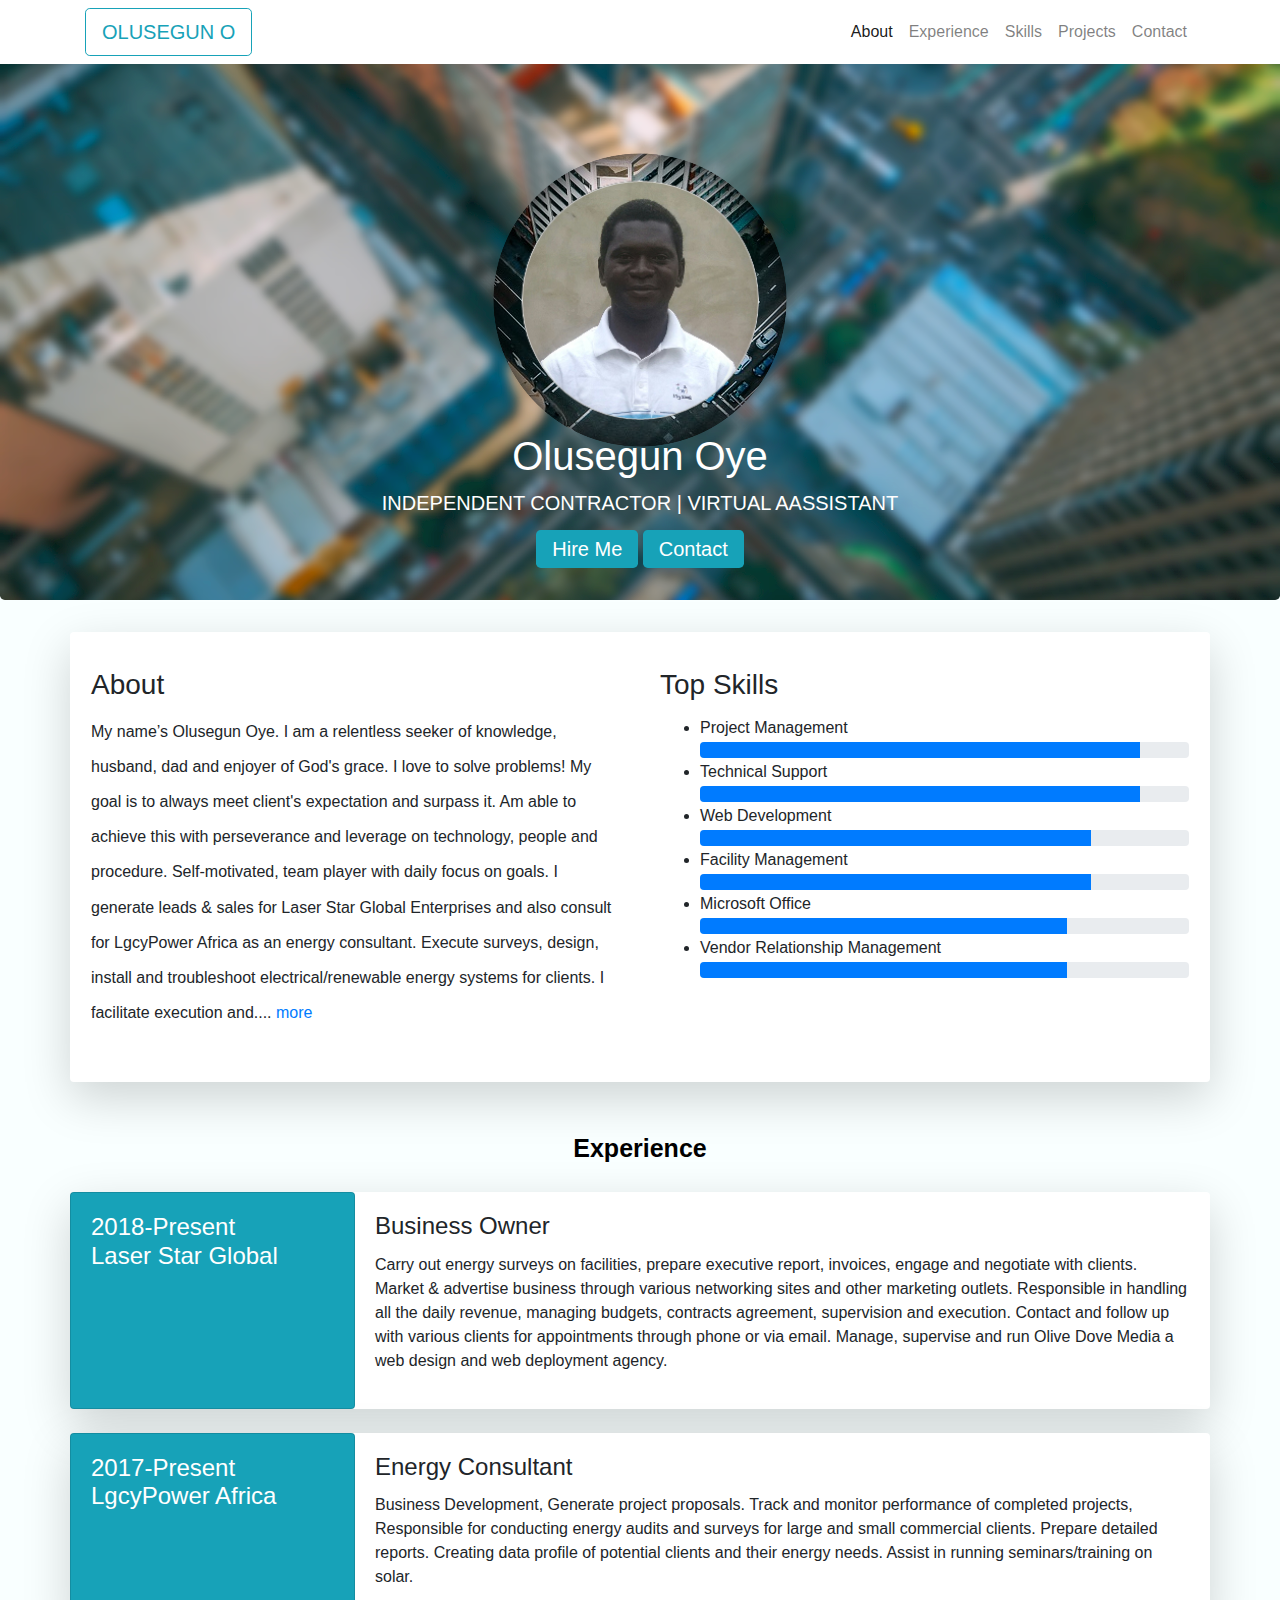
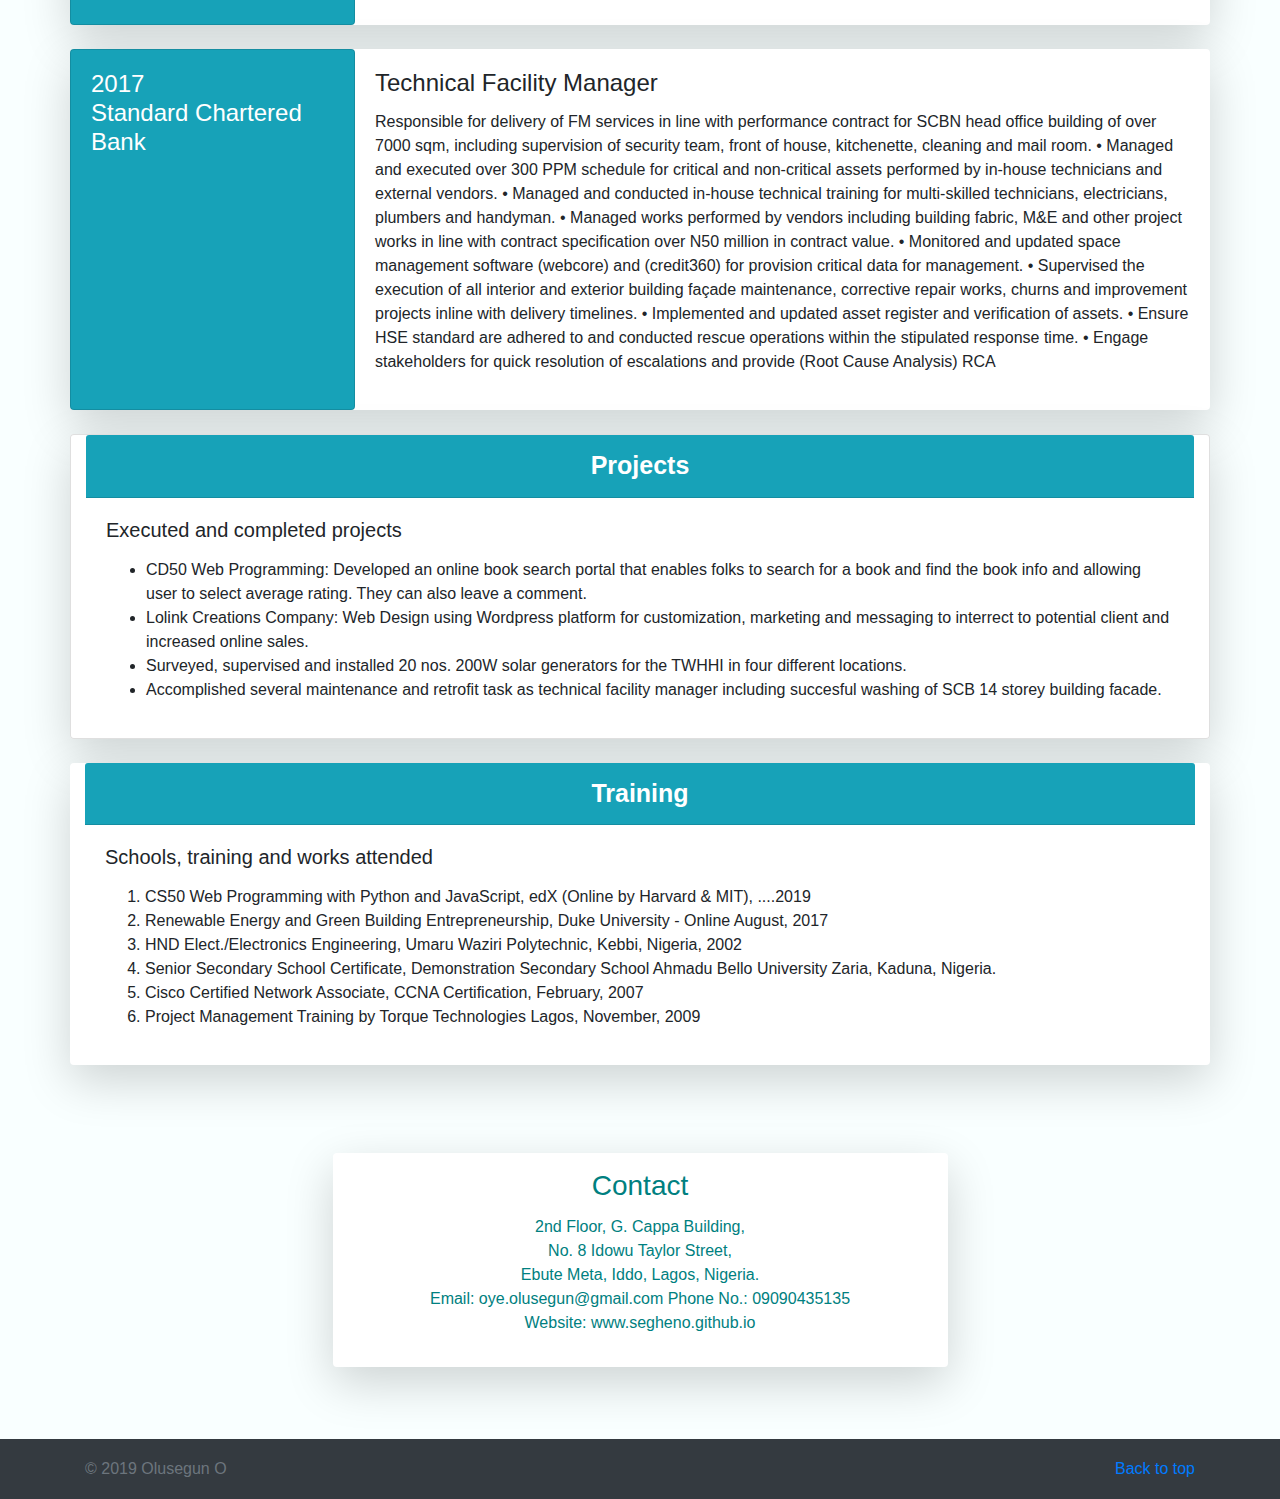
==== index.html @ b13559f5 "Update index.html" ====
<!doctype html>
<html lang="en">
  <head>
    <title>Title</title>
    <!-- Required meta tags -->
    <meta charset="utf-8">
    <meta name="viewport" content="width=device-width, initial-scale=1, shrink-to-fit=no">

 

    <!-- Bootstrap CSS -->
    <link rel="stylesheet" href="css/bootstrap.min.css">
    <link rel="stylesheet" href="css/styles.css">
    <link rel="stylesheet" href="css/nesting.css">
    <link rel="stylesheet" href="css/inheritance.css">
    <link rel="stylesheet" href="css/variables.css">
    <script src="jquery/jquery-3.4.1.min.js"></script>
    <script src="js/bootstrap.min.js"></script>
  </head>
  <body>

        <nav class="navbar fixed-top navbar-expand-lg navbar-light bg-white">
            <div class="container">  
              
                <a href="index.html"><button type="button" class="btn btn-outline-info btn-lg">OLUSEGUN O</button></a>
                <button class="navbar-toggler navbar-toggler-right" type="button" data-toggle="collapse" data-target="#navbarTogglerDemo02" aria-controls="navbarTogglerDemo02" aria-expanded="false" aria-label="Toggle Navigation">
                  <span class="navbar-toggler-icon"></span>
                </button>
              
              
                <div class="collapse navbar-collapse" id="navbarTogglerDemo02">
                  <ul class="navbar-nav ml-auto mt-2 mt-lg-0">
                    <li class="nav-item active">
                      <a class="nav-link" href="about.html">About <span class="sr-only">(current)</span></a>
                    </li>

                    <a class="nav-link" href="experience.html">Experience</a>
                    </li>
                    <li class="nav-item">
                      <a class="nav-link" href="skill.html">Skills</a>
                    </li>
                    <li class="nav-item">
                      <a class="nav-link" href="#">Projects</a>
                    </li>
                    <li class="nav-item">
                      <a class="nav-link" href="#contactme">Contact</a>
                    </li>
                  </ul>
                </div>
            </div>
        </nav>
              
    
    </div>
        <div class="header1 jumbotron text-center py-5 text-white">
                <br><br><br><br><br><br><br><br><br><br><br><br><br><br><br><br>
                <h1>Olusegun Oye</h1>
                <p class="lead">INDEPENDENT CONTRACTOR | VIRTUAL AASSISTANT</p>
                <a class="hire-me btn-lg btn-info" href="hire_me.html" role="button">Hire Me</a>    
                <a class="contact-btn btn-lg btn-info" href="#contactme" role="button">Contact</a>    
             </div>
          
             <div class="container my-4 shadow-lg shadow-sm p-3 mb-5 bg-white rounded">
                  <div class="row">
                    
                      <div class="col-sm-6 card-body">
                          <h3 class="card-title">About</h3>
                          <p class="a" style="line-height: 2.2">My name’s Olusegun Oye. I am a relentless seeker of knowledge, husband, dad and enjoyer of God's grace. I love to solve problems! My goal is to always meet client's expectation and surpass it. Am able to achieve this with perseverance and leverage on technology, people and procedure.
Self-motivated, team player with daily focus on goals. I generate leads & sales for Laser Star Global Enterprises and also consult for LgcyPower Africa as an energy consultant. 
Execute surveys, design, install and troubleshoot electrical/renewable energy systems for clients. I facilitate execution and....  <a href="about.html">more</a></p>
                      
                    </div>
                    <div class="col-sm-6 card-body">
                      <h3 class="card-title">Top Skills</h3>
                      <ul class="b" style="line-height: 175%">
                         <li>Project Management</li>
                <div class="progress">
                    <div class="progress-bar progress-bar-info" role="progressbar" aria-valuenow="90" aria-valuemin="0" aria-valuemax="100" style="width:90%">
                      <span class="sr-only">90% Complete</span>
                    </div>
                  </div>
              <li>Technical Support</li>
                <div class="progress">
                    <div class="progress-bar progress-bar-info" role="progressbar" aria-valuenow="90" aria-valuemin="0" aria-valuemax="100" style="width:90%">
                      <span class="sr-only">90% Complete</span>
                    </div>
                  </div>
              <li>Web Development</li>
                <div class="progress">
                    <div class="progress-bar progress-bar-info" role="progressbar" aria-valuenow="80" aria-valuemin="0" aria-valuemax="100" style="width:80%">
                      <span class="sr-only">80% Complete</span>
                    </div>
                  </div>
              <li>Facility Management</li>
                <div class="progress">
                    <div class="progress-bar progress-bar-info" role="progressbar" aria-valuenow="80" aria-valuemin="0" aria-valuemax="100" style="width:80%">
                      <span class="sr-only">80% Complete</span>
                    </div>
                  </div>
              <li>Microsoft Office</li>
                <div class="progress">
                    <div class="progress-bar progress-bar-info" role="progressbar" aria-valuenow="75" aria-valuemin="0" aria-valuemax="100" style="width:75%">
                      <span class="sr-only">75% Complete</span>
                    </div>
                  </div>
              <li>Vendor Relationship Management</li>
                <div class="progress">
                    <div class="progress-bar progress-bar-info" role="progressbar" aria-valuenow="75" aria-valuemin="0" aria-valuemax="100" style="width:75%">
                      <span class="sr-only">75% Complete</span>
                    </div>
                  </div>
                            
                      </ul>
                      
                    </div>
                  </div>
              </div>
      
              <div class="experience"> 
                  Experience
              </div>

              <div class="container my-4 shadow-lg shadow-sm bg-white rounded">
                  <div class="row">
                   <div class="col-md-3 card-body card text-white bg-info">
                           <h4 class="card-title">2018-Present<br>Laser Star Global</h4>
                   </div>
         
                   <div class="col-md-9 card-body">
                     <div class="content pull-left">
                       <h4 class="card-title">Business Owner</h4> 
                       <p>Carry out energy surveys on facilities, prepare executive report, invoices, engage and negotiate with clients. 
Market & advertise business through various networking sites and other marketing outlets.
Responsible in handling all the daily revenue, managing budgets, contracts agreement, supervision and execution.
Contact and follow up with various clients for appointments through phone or via email.
Manage, supervise and run Olive Dove Media a web design and web deployment agency.
                        </p>
                     </div>
                   </div>
                  </div>
                 </div>           
   
                 <div class="container my-4 shadow-lg shadow-sm bg-white rounded">
                    <div class="row">
                     <div class="col-md-3 card-body card text-white bg-info">
                             <h4 class="card-title">2017-Present<br>LgcyPower Africa</h4>
                     </div>
           
                     <div class="col-md-9 card-body">
                       <div class="content pull-left">
                         <h4 class="card-title">Energy Consultant</h4> 
                         <p>Business Development, Generate project proposals. Track and monitor performance of completed projects, Responsible for conducting energy audits and surveys for large and small commercial clients. Prepare detailed reports. Creating data profile of potential clients and their energy needs. Assist in running seminars/training on solar.                        </p>
                       </div>
                     </div>
                    </div>
                   </div>           
   
                   <div class="container my-4 shadow-lg shadow-sm bg-white rounded">
                      <div class="row">
                       <div class="col-md-3 card-body card text-white bg-info">
                               <h4 class="card-title">2017<br>Standard Chartered Bank</h4>
                       </div>
             
                       <div class="col-md-9 card-body">
                         <div class="content pull-left">
                           <h4 class="card-title">Technical Facility Manager</h4> 
                           <p>Responsible for delivery of FM services in line with performance contract for SCBN head office building of over 7000 sqm, including supervision of security team, front of house, kitchenette, cleaning and mail room.
•	Managed and executed over 300 PPM schedule for critical and non-critical assets performed by in-house technicians and external vendors.
•	Managed and conducted in-house technical training for multi-skilled technicians, electricians, plumbers and handyman.
•	Managed works performed by vendors including building fabric, M&E and other project works in line with contract specification over N50 million in contract value. 
•	Monitored and updated space management software (webcore) and (credit360) for provision critical data for management.
•	Supervised the execution of all interior and exterior building façade maintenance, corrective repair works, churns and improvement projects inline with delivery timelines.
•	Implemented and updated asset register and verification of assets.
•	Ensure HSE standard are adhered to and conducted rescue operations within the stipulated response time.
•	Engage stakeholders for quick resolution of escalations and provide (Root Cause Analysis) RCA                          </p>
                         </div>
                       </div>
                      </div>
                     </div>           
                

                 
           <div class="container my-4 shadow-lg shadow-sm bg-white rounded">
            <div class="row">
              <div class="card col-sm-12">
              <div class="projects card-header bg-info">Projects</div>
                <div class="card-body">
                  <h5 class="card-title">Executed and completed projects</h5>
                  <p class="card-text">
                    <ul>
                      <li>CD50 Web Programming: Developed an online book search portal that enables folks to search for a book and find the book info and allowing user to select average rating. They can also leave a comment.</li>  
                      <li>Lolink Creations Company: Web Design using Wordpress platform for customization, marketing and messaging to interrect to potential client and increased online sales.</li>
                      <li>Surveyed, supervised and installed 20 nos. 200W solar generators for the TWHHI in four different locations.</li>
                      <li>Accomplished several maintenance and retrofit task as technical facility manager including succesful washing of SCB 14 storey building facade.</li>
                    </ul>
                  </p>
                </div>
              </div>
            </div>
           </div>


           <div class="container my-4 shadow-lg shadow-sm bg-white rounded">
              <div class="row">
                <div class="col-sm-12">
                <div class="training card-header bg-info">Training</div>
                  <div class="card-body">
                    <h5 class="card-title">Schools, training and works attended</h5>
                    <p class="card-text">
                      <ol>
                        <li>CS50 Web Programming with Python and JavaScript, edX (Online by Harvard & MIT), ....2019</li>
                          <li>Renewable Energy and Green Building Entrepreneurship, Duke University - Online August, 2017</li>
                          <li>HND Elect./Electronics Engineering, Umaru Waziri Polytechnic, Kebbi, Nigeria, 2002</li>
                          <li>Senior Secondary School Certificate, Demonstration Secondary School Ahmadu Bello University Zaria, Kaduna, Nigeria.</li>
                          <li>Cisco Certified Network Associate, CCNA Certification, February, 2007</li>
                          <li>Project Management Training by Torque Technologies Lagos, November, 2009</li>
                      </ol>
                    </p>
                  </div>
                </div>
              </div>
             </div>


          
           <div class="contact_down" id="contactme">
            <div class="row">
                <div class="col-3">
                    
                </div>
                <div class="col-sm-6 card-body my-4 shadow-lg shadow-sm p-3 mb-5 bg-white rounded">
                    
                        
                            <h3 class="card-title">Contact</h3>
                            <p>2nd Floor, G. Cappa Building, <br>
                              No. 8 Idowu Taylor Street, <br>
                              Ebute Meta, Iddo, Lagos, Nigeria. <br>
                              Email: oye.olusegun@gmail.com 
                              Phone No.: 09090435135 <br>
                              Website: www.segheno.github.io
                            </p>
                    
                </div>
                <div class="col-3">
                  
                </div>
            </div>
        </div>
        
 
         <!-- FOOTER -->

    <footer class="footer bg-dark text-white">
      <div class="container">
        <span class="text-muted">&copy; 2019 Olusegun O</span>
        <span class="float-right text-info"><a href="#">Back to top</a></span>
      </div>
    </footer>
    
    
  </body>
</html>
---- css/styles.css ----
body {
    background-color: rgb(249, 255, 255);

}

.header1 {
    width: 100%;
    height: 600px;
    background-image: url('background1.JPG.png');
    background-repeat: no-repeat, no-repeat;
    background-position: center, center;
    padding: 15px;
    
}


/* About me styles
-------------------------------------------------- */
html {
    position: relative;
    min-height: 100%;
  }
  body {
    /* Margin bottom by footer height */
    margin-bottom: 60px;
  }
  .footer {
    position: absolute;
    bottom: 0;
    width: 100%;
    /* Set the fixed height of the footer here */
    height: 60px;
    line-height: 60px; /* Vertically center the text there */
    background-color: #f5f5f5;
  }
  
  
  /* Custom page CSS
  -------------------------------------------------- */
  /* Not required for template or sticky footer method. */
  
  .footer > .container {
    padding-right: 15px;
    padding-left: 15px;
  }
  
  code {
    font-size: 80%;
  }
  

  /* footer css */

  .footerindex {
  padding-top: 3rem;
  padding-bottom: 3rem;
  color: #a5a5a5;
  
}
---- css/variables.css ----
.experience, .projects, .training {
  font-family: sans-serif;
  font-size: 25px;
  font-weight: bold;
}

.experience {
  text-align: center;
  color: black;
}

.projects {
  text-align: center;
  color: white;
}

.training {
  text-align: center;
  color: white;
}

.contact_down {
  background-image: url(lagmap.jpg);
  text-align: center;
  color: teal;
  padding: 40px;
  height: 350px;
}

.exnesting h4 {
  color: teal;
}

.exnesting h5 {
  color: rgba(0, 128, 128, 0.945);
}
/*# sourceMappingURL=variables.css.map */
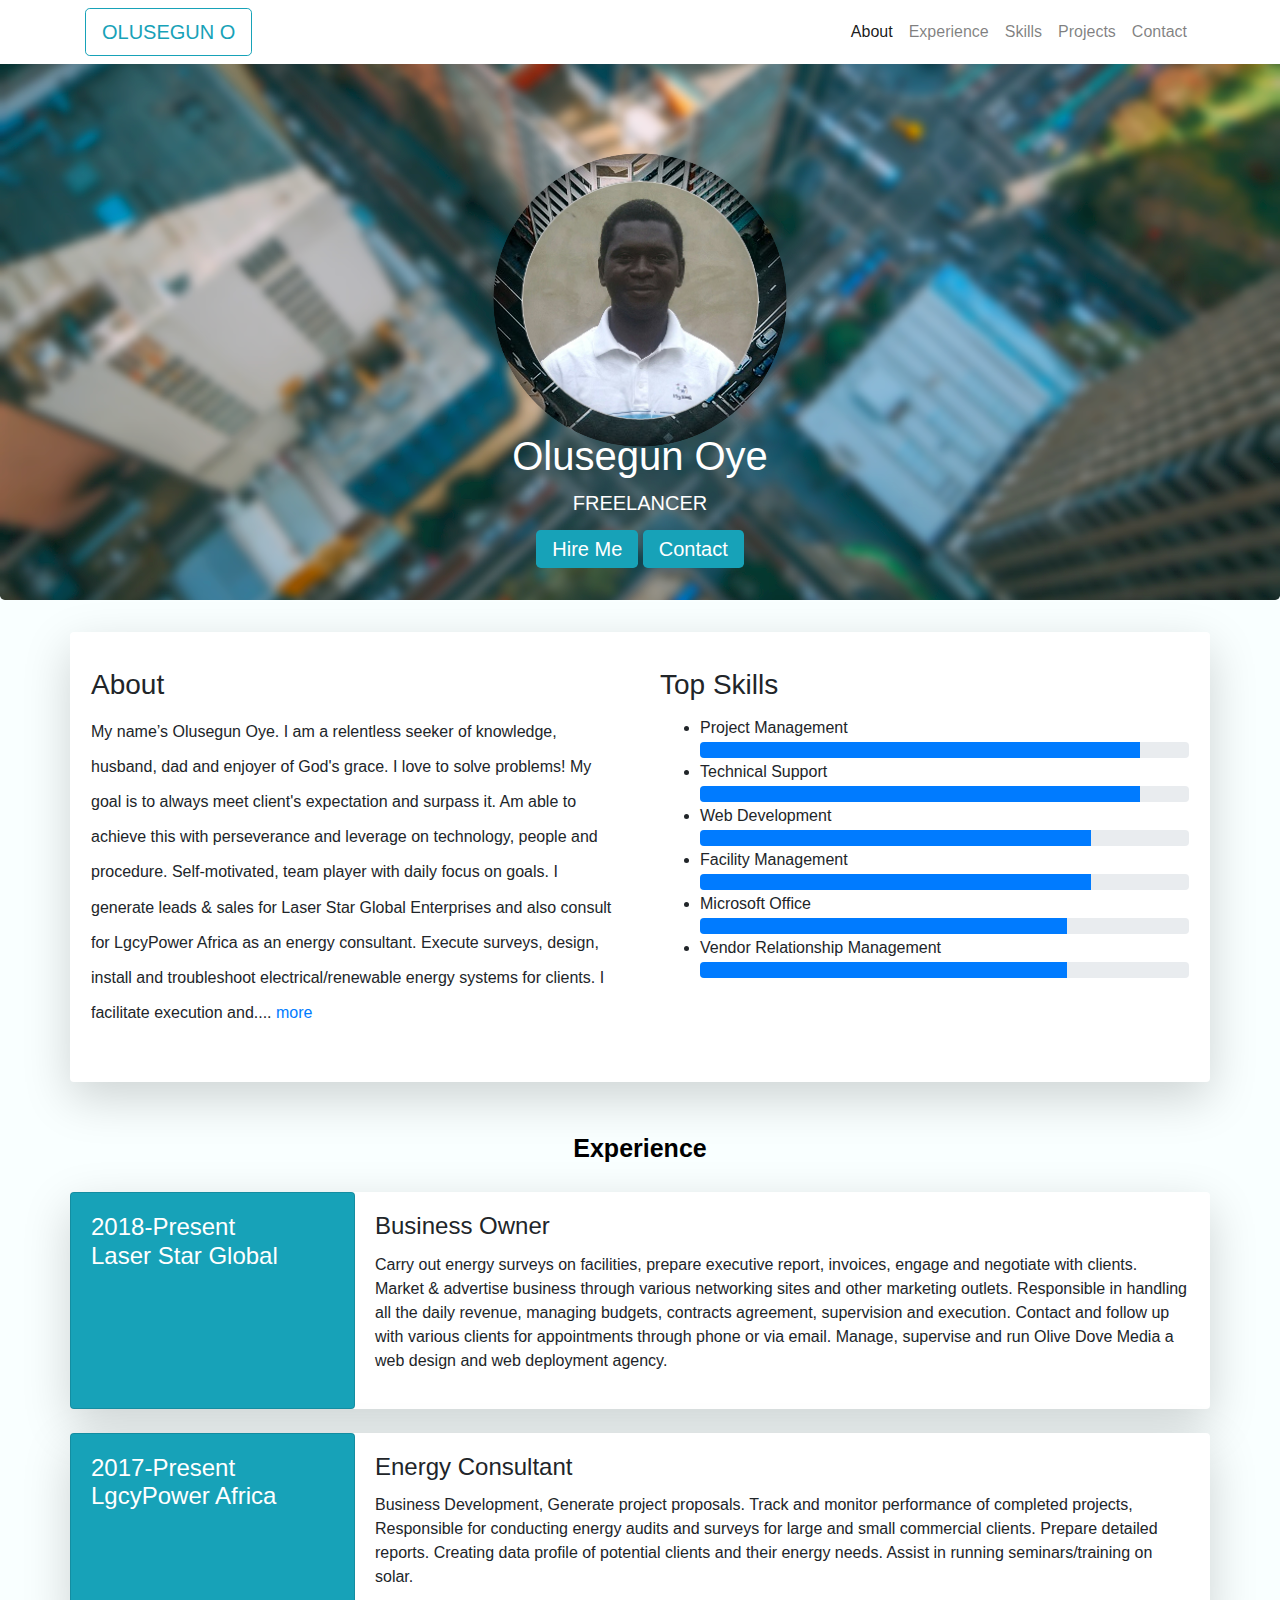
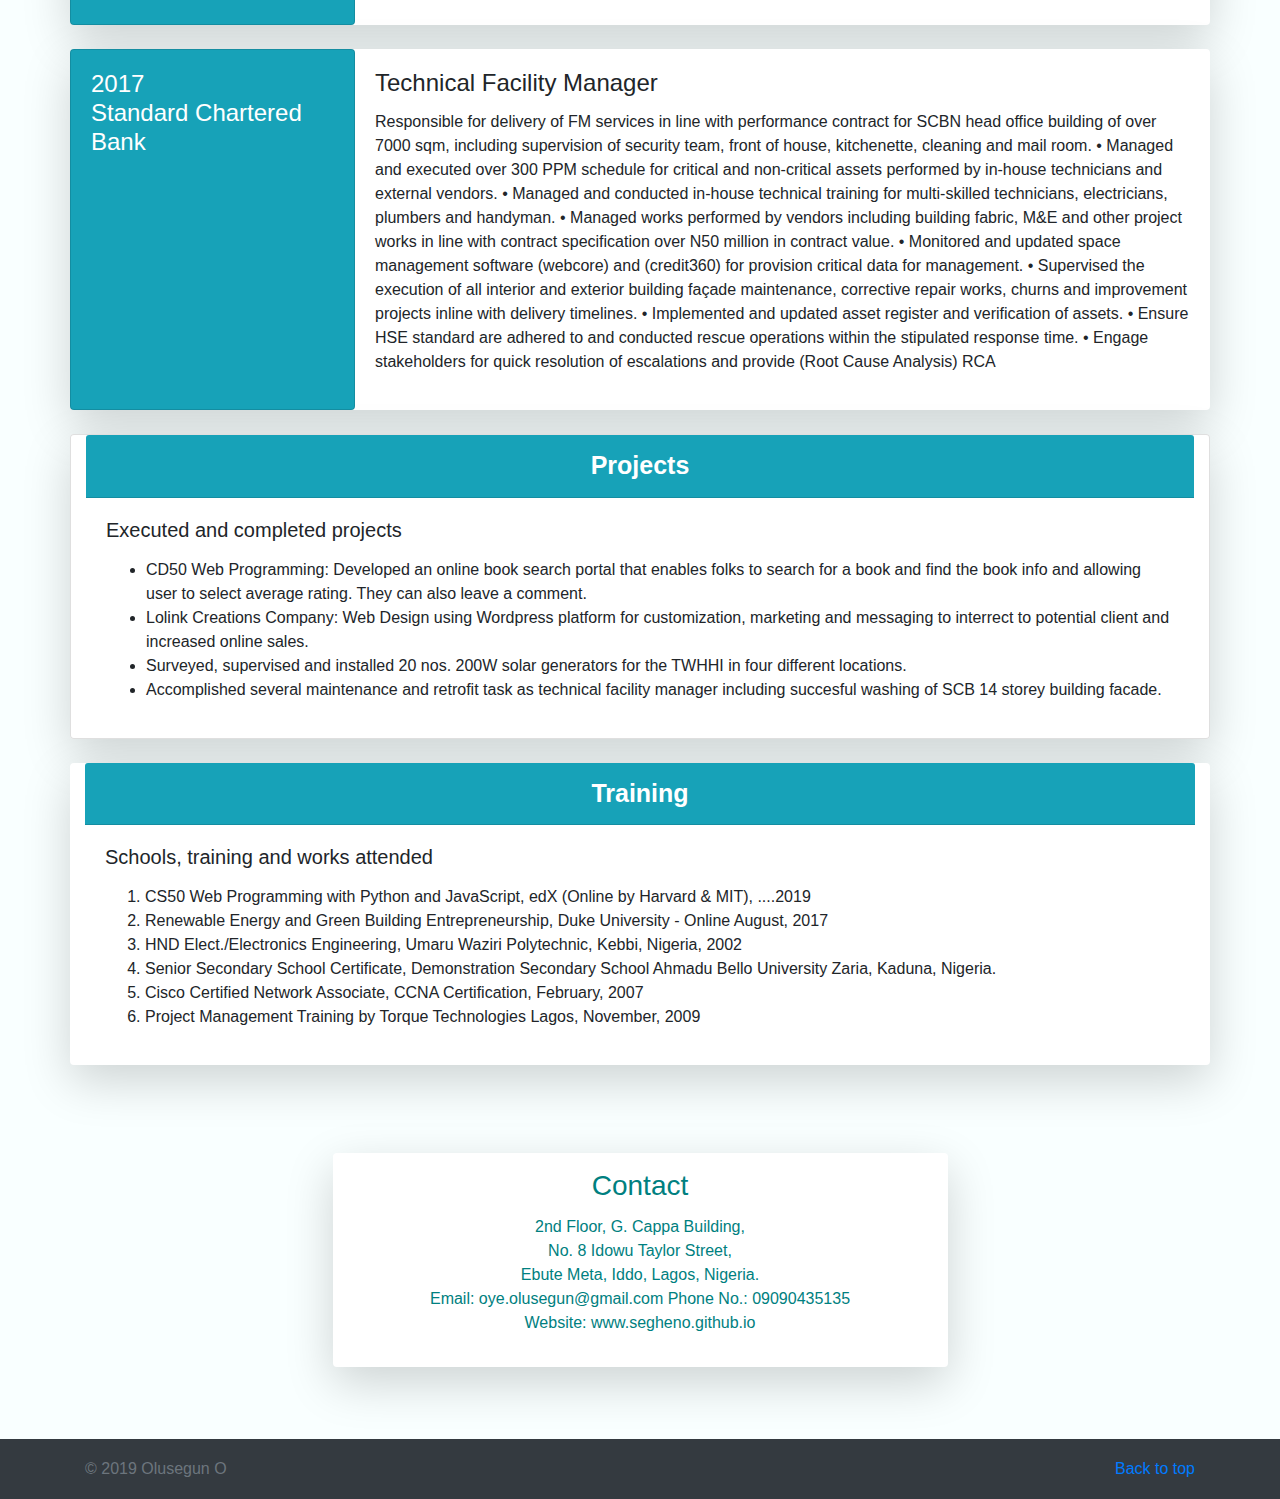
==== commit 10a6625e: "Update index.html" ====
--- a/index.html
+++ b/index.html
@@ -55,7 +55,7 @@
         <div class="header1 jumbotron text-center py-5 text-white">
                 <br><br><br><br><br><br><br><br><br><br><br><br><br><br><br><br>
                 <h1>Olusegun Oye</h1>
-                <p class="lead">INDEPENDENT CONTRACTOR | VIRTUAL AASSISTANT</p>
+                <p class="lead">FREELANCER</p>
                 <a class="hire-me btn-lg btn-info" href="hire_me.html" role="button">Hire Me</a>    
                 <a class="contact-btn btn-lg btn-info" href="#contactme" role="button">Contact</a>    
              </div>
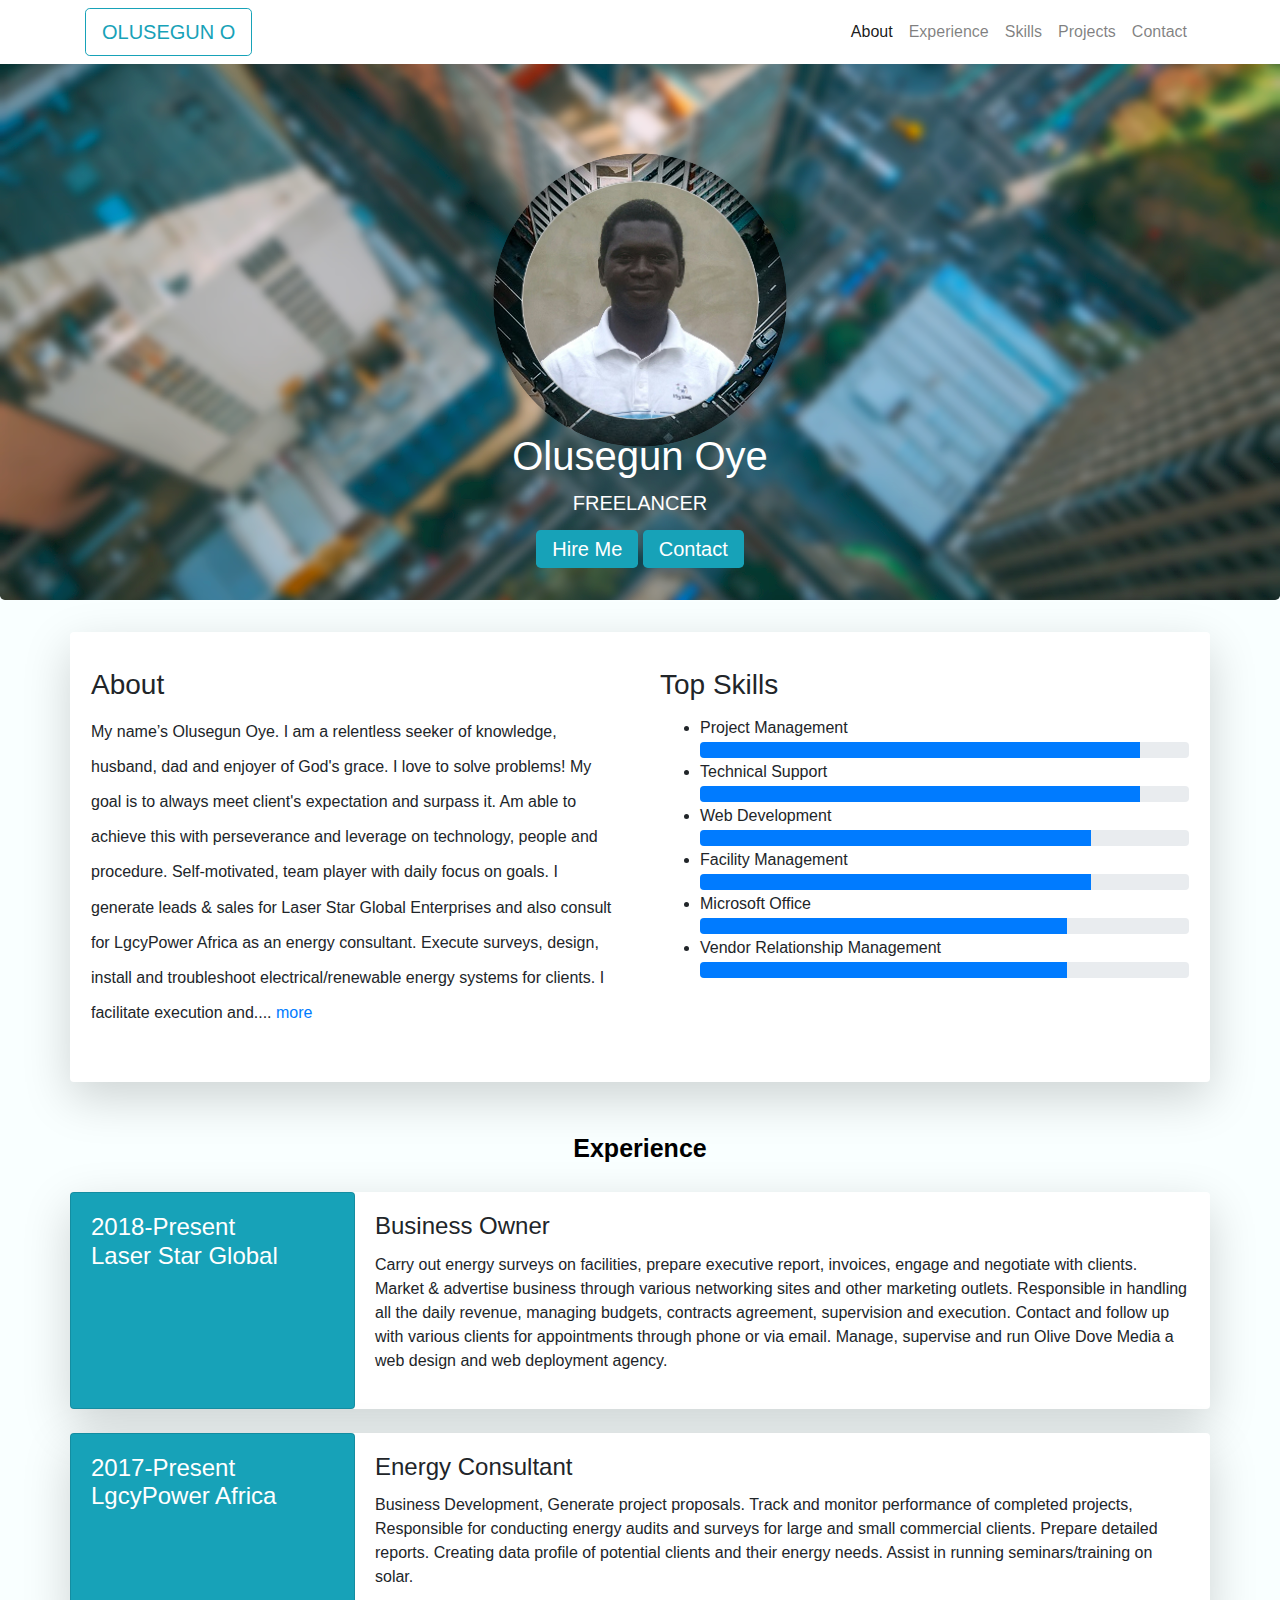
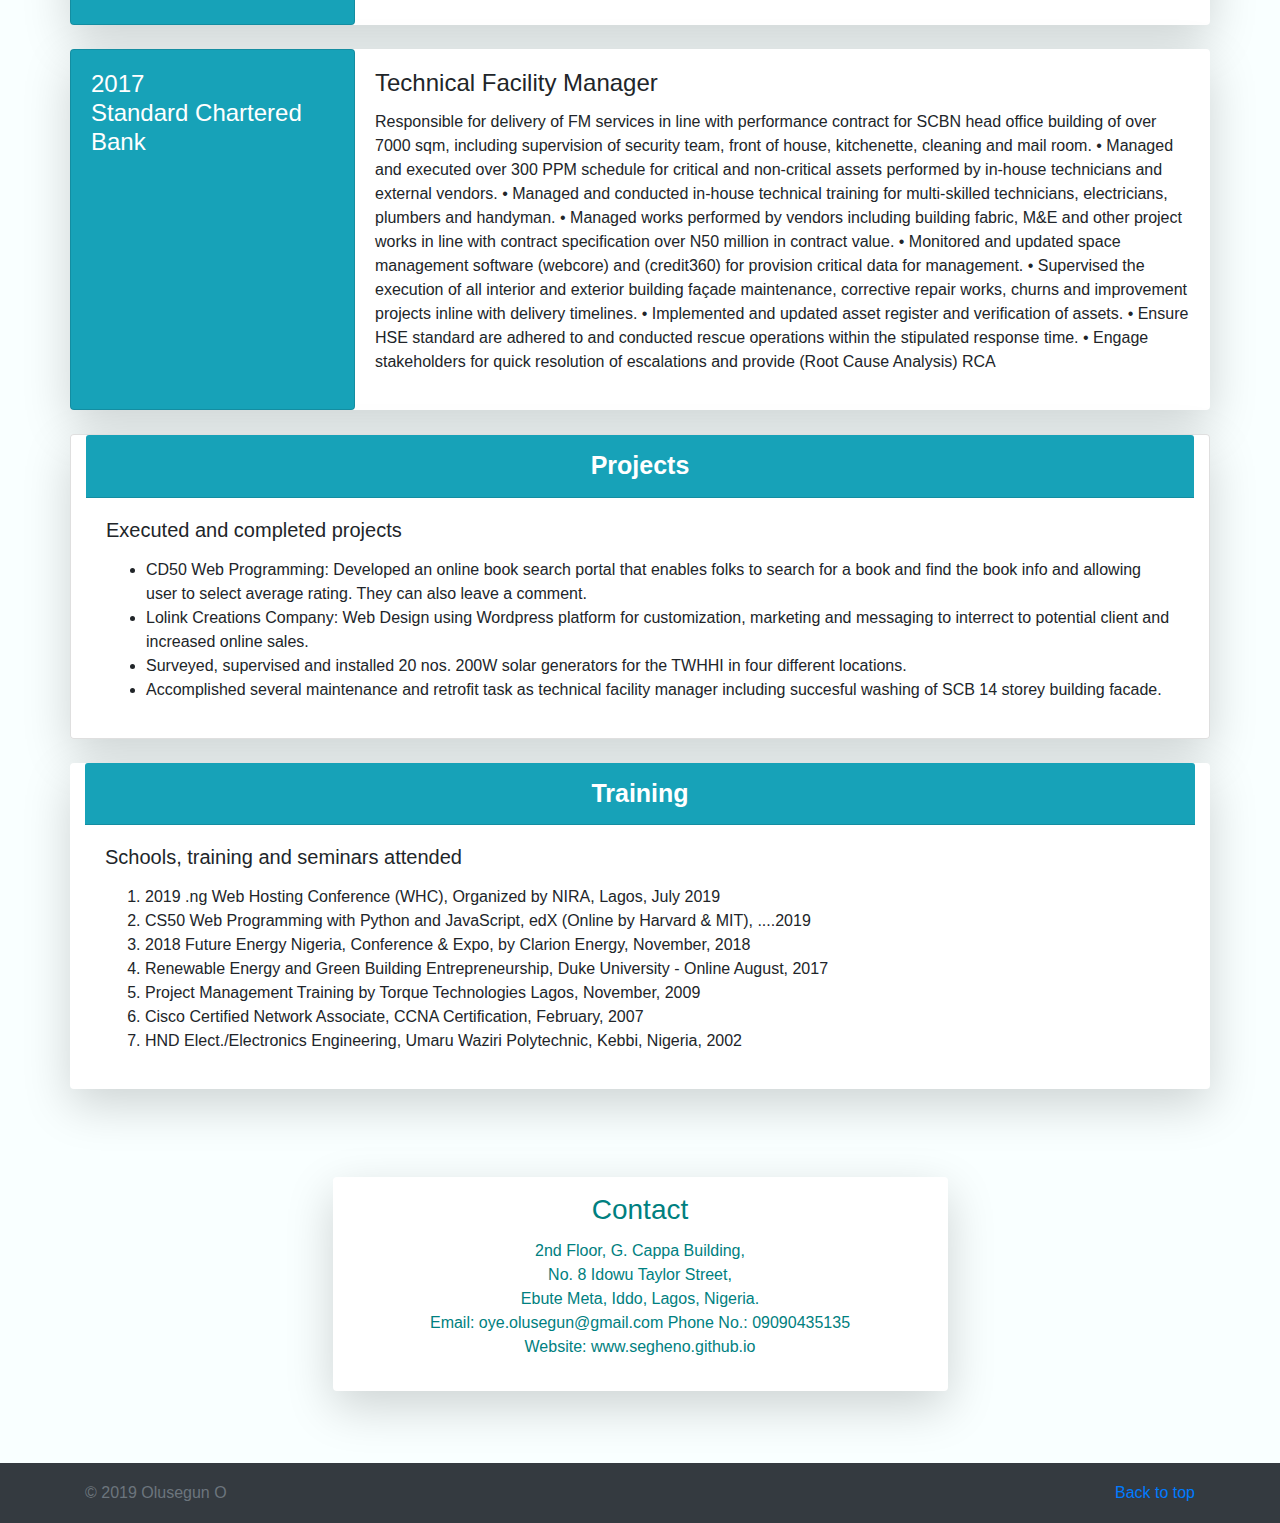
==== commit 9921670c: "Update index.html" ====
--- a/index.html
+++ b/index.html
@@ -205,15 +205,16 @@
                 <div class="col-sm-12">
                 <div class="training card-header bg-info">Training</div>
                   <div class="card-body">
-                    <h5 class="card-title">Schools, training and works attended</h5>
+                    <h5 class="card-title">Schools, training and seminars attended</h5>
                     <p class="card-text">
                       <ol>
+                        <li>2019 .ng Web Hosting Conference (WHC), Organized by NIRA, Lagos, July 2019</li>
                         <li>CS50 Web Programming with Python and JavaScript, edX (Online by Harvard & MIT), ....2019</li>
-                          <li>Renewable Energy and Green Building Entrepreneurship, Duke University - Online August, 2017</li>
-                          <li>HND Elect./Electronics Engineering, Umaru Waziri Polytechnic, Kebbi, Nigeria, 2002</li>
-                          <li>Senior Secondary School Certificate, Demonstration Secondary School Ahmadu Bello University Zaria, Kaduna, Nigeria.</li>
-                          <li>Cisco Certified Network Associate, CCNA Certification, February, 2007</li>
-                          <li>Project Management Training by Torque Technologies Lagos, November, 2009</li>
+                        <li>2018 Future Energy Nigeria, Conference & Expo, by Clarion Energy, November, 2018</li>
+                        <li>Renewable Energy and Green Building Entrepreneurship, Duke University - Online August, 2017</li>
+                        <li>Project Management Training by Torque Technologies Lagos, November, 2009</li>
+                        <li>Cisco Certified Network Associate, CCNA Certification, February, 2007</li>  
+                        <li>HND Elect./Electronics Engineering, Umaru Waziri Polytechnic, Kebbi, Nigeria, 2002</li>    
                       </ol>
                     </p>
                   </div>
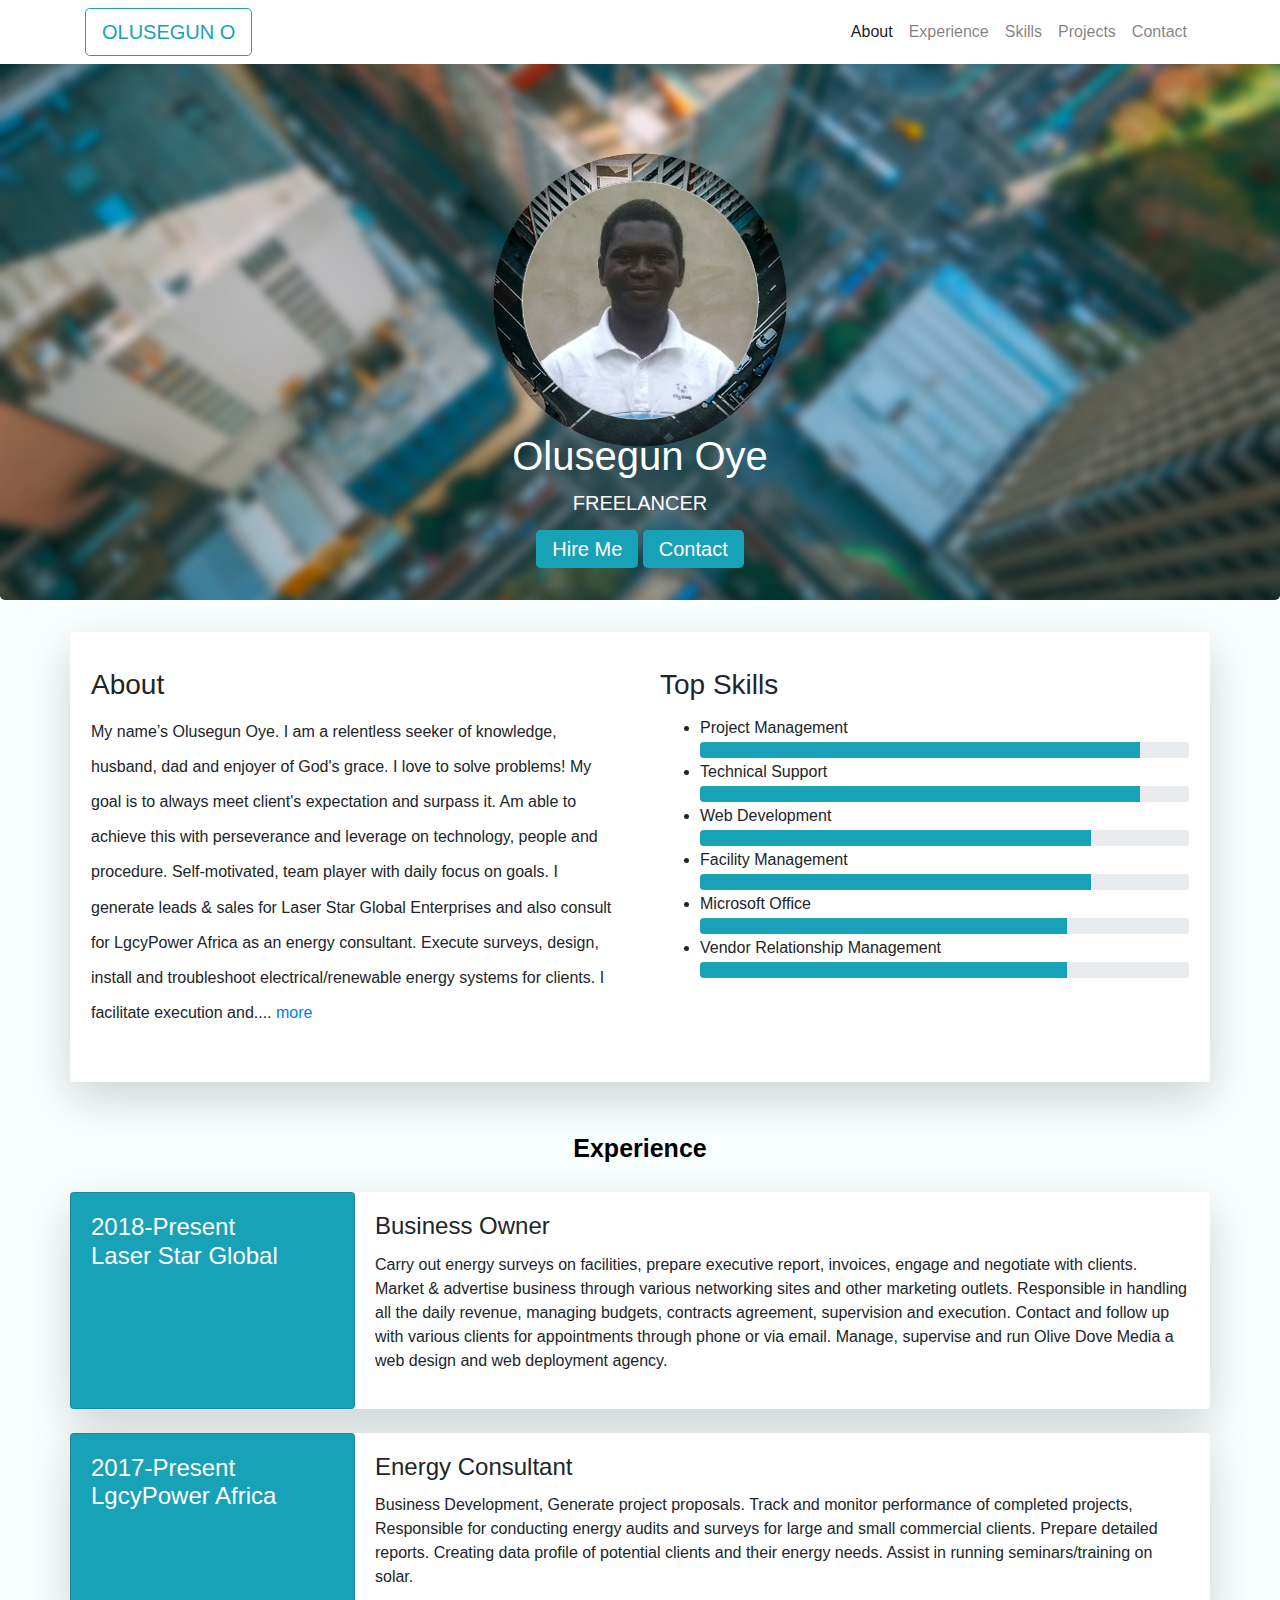
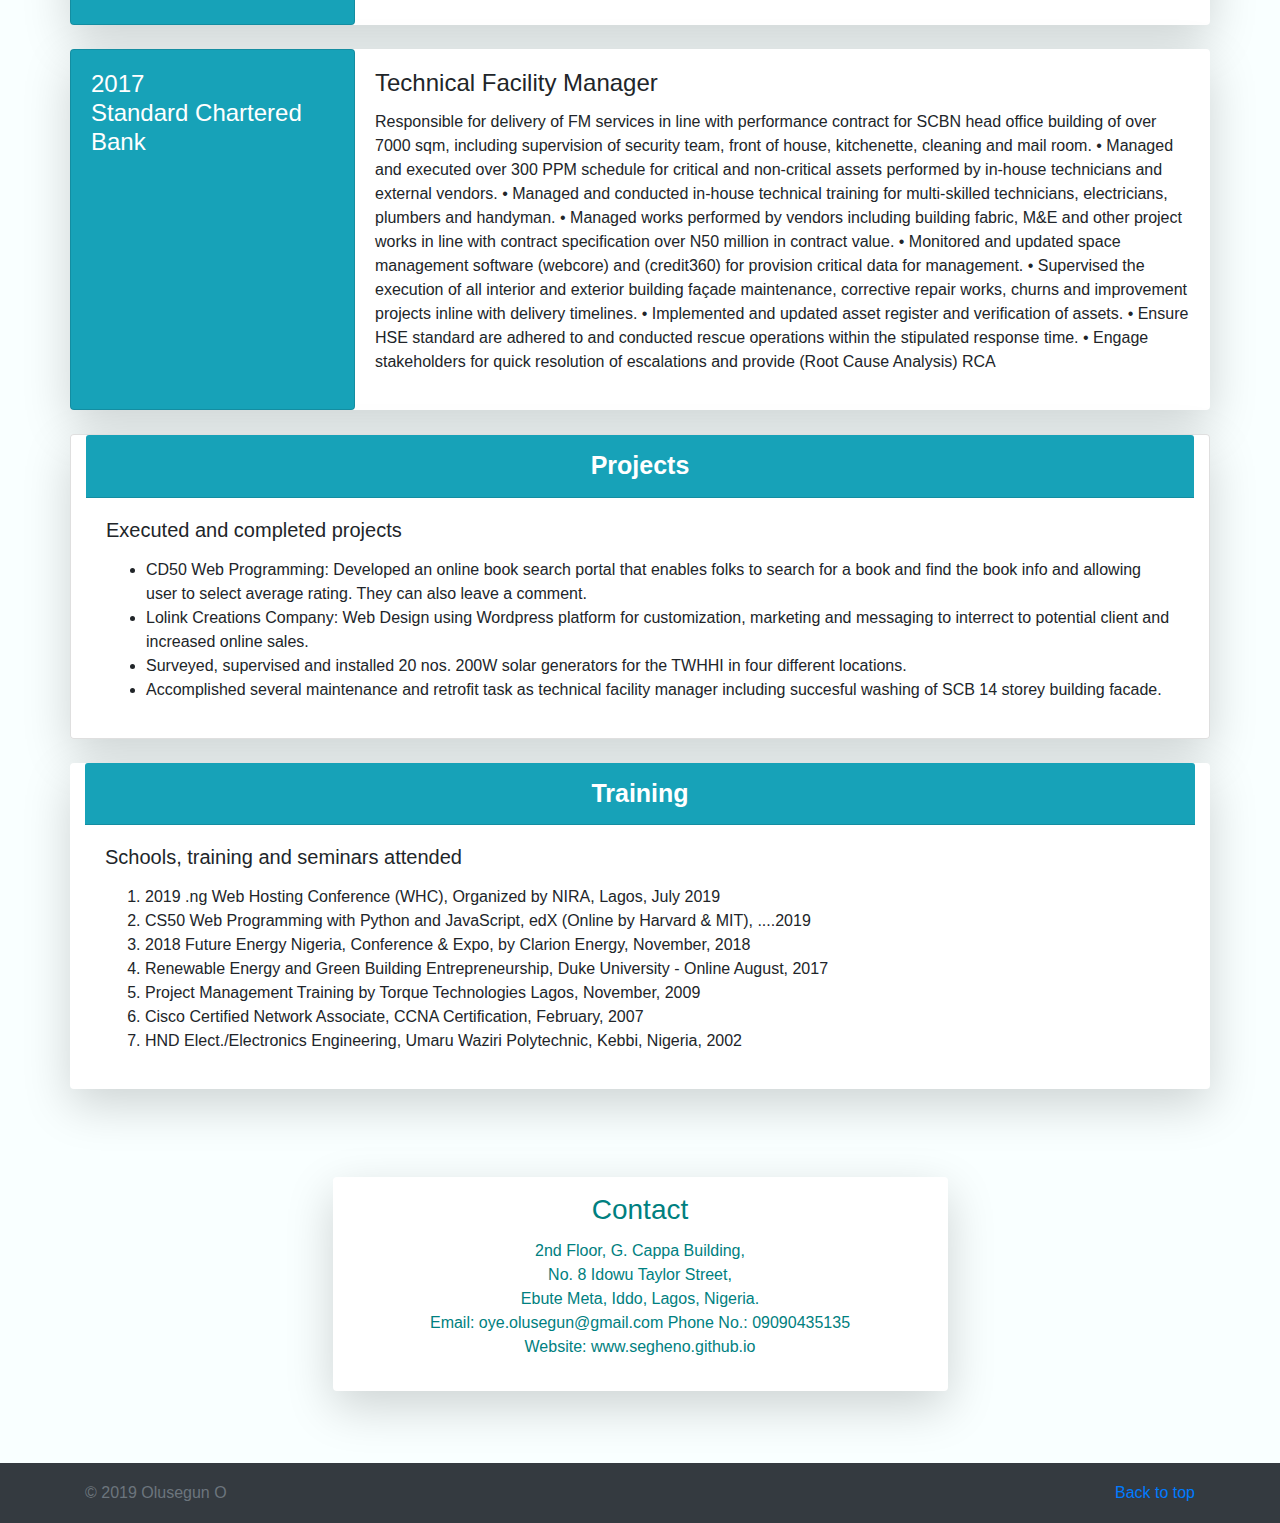
==== commit cf2f8e6b: "Update index.html" ====
--- a/index.html
+++ b/index.html
@@ -75,37 +75,37 @@
                       <ul class="b" style="line-height: 175%">
                          <li>Project Management</li>
                 <div class="progress">
-                    <div class="progress-bar progress-bar-info" role="progressbar" aria-valuenow="90" aria-valuemin="0" aria-valuemax="100" style="width:90%">
+                    <div class="progress-bar bg-info" role="progressbar" aria-valuenow="90" aria-valuemin="0" aria-valuemax="100" style="width:90%">
                       <span class="sr-only">90% Complete</span>
                     </div>
                   </div>
               <li>Technical Support</li>
                 <div class="progress">
-                    <div class="progress-bar progress-bar-info" role="progressbar" aria-valuenow="90" aria-valuemin="0" aria-valuemax="100" style="width:90%">
+                    <div class="progress-bar bg-info" role="progressbar" aria-valuenow="90" aria-valuemin="0" aria-valuemax="100" style="width:90%">
                       <span class="sr-only">90% Complete</span>
                     </div>
                   </div>
               <li>Web Development</li>
                 <div class="progress">
-                    <div class="progress-bar progress-bar-info" role="progressbar" aria-valuenow="80" aria-valuemin="0" aria-valuemax="100" style="width:80%">
+                    <div class="progress-bar bg-info" role="progressbar" aria-valuenow="80" aria-valuemin="0" aria-valuemax="100" style="width:80%">
                       <span class="sr-only">80% Complete</span>
                     </div>
                   </div>
               <li>Facility Management</li>
                 <div class="progress">
-                    <div class="progress-bar progress-bar-info" role="progressbar" aria-valuenow="80" aria-valuemin="0" aria-valuemax="100" style="width:80%">
+                    <div class="progress-bar bg-info" role="progressbar" aria-valuenow="80" aria-valuemin="0" aria-valuemax="100" style="width:80%">
                       <span class="sr-only">80% Complete</span>
                     </div>
                   </div>
               <li>Microsoft Office</li>
                 <div class="progress">
-                    <div class="progress-bar progress-bar-info" role="progressbar" aria-valuenow="75" aria-valuemin="0" aria-valuemax="100" style="width:75%">
+                    <div class="progress-bar bg-info" role="progressbar" aria-valuenow="75" aria-valuemin="0" aria-valuemax="100" style="width:75%">
                       <span class="sr-only">75% Complete</span>
                     </div>
                   </div>
               <li>Vendor Relationship Management</li>
                 <div class="progress">
-                    <div class="progress-bar progress-bar-info" role="progressbar" aria-valuenow="75" aria-valuemin="0" aria-valuemax="100" style="width:75%">
+                    <div class="progress-bar bg-info" role="progressbar" aria-valuenow="75" aria-valuemin="0" aria-valuemax="100" style="width:75%">
                       <span class="sr-only">75% Complete</span>
                     </div>
                   </div>
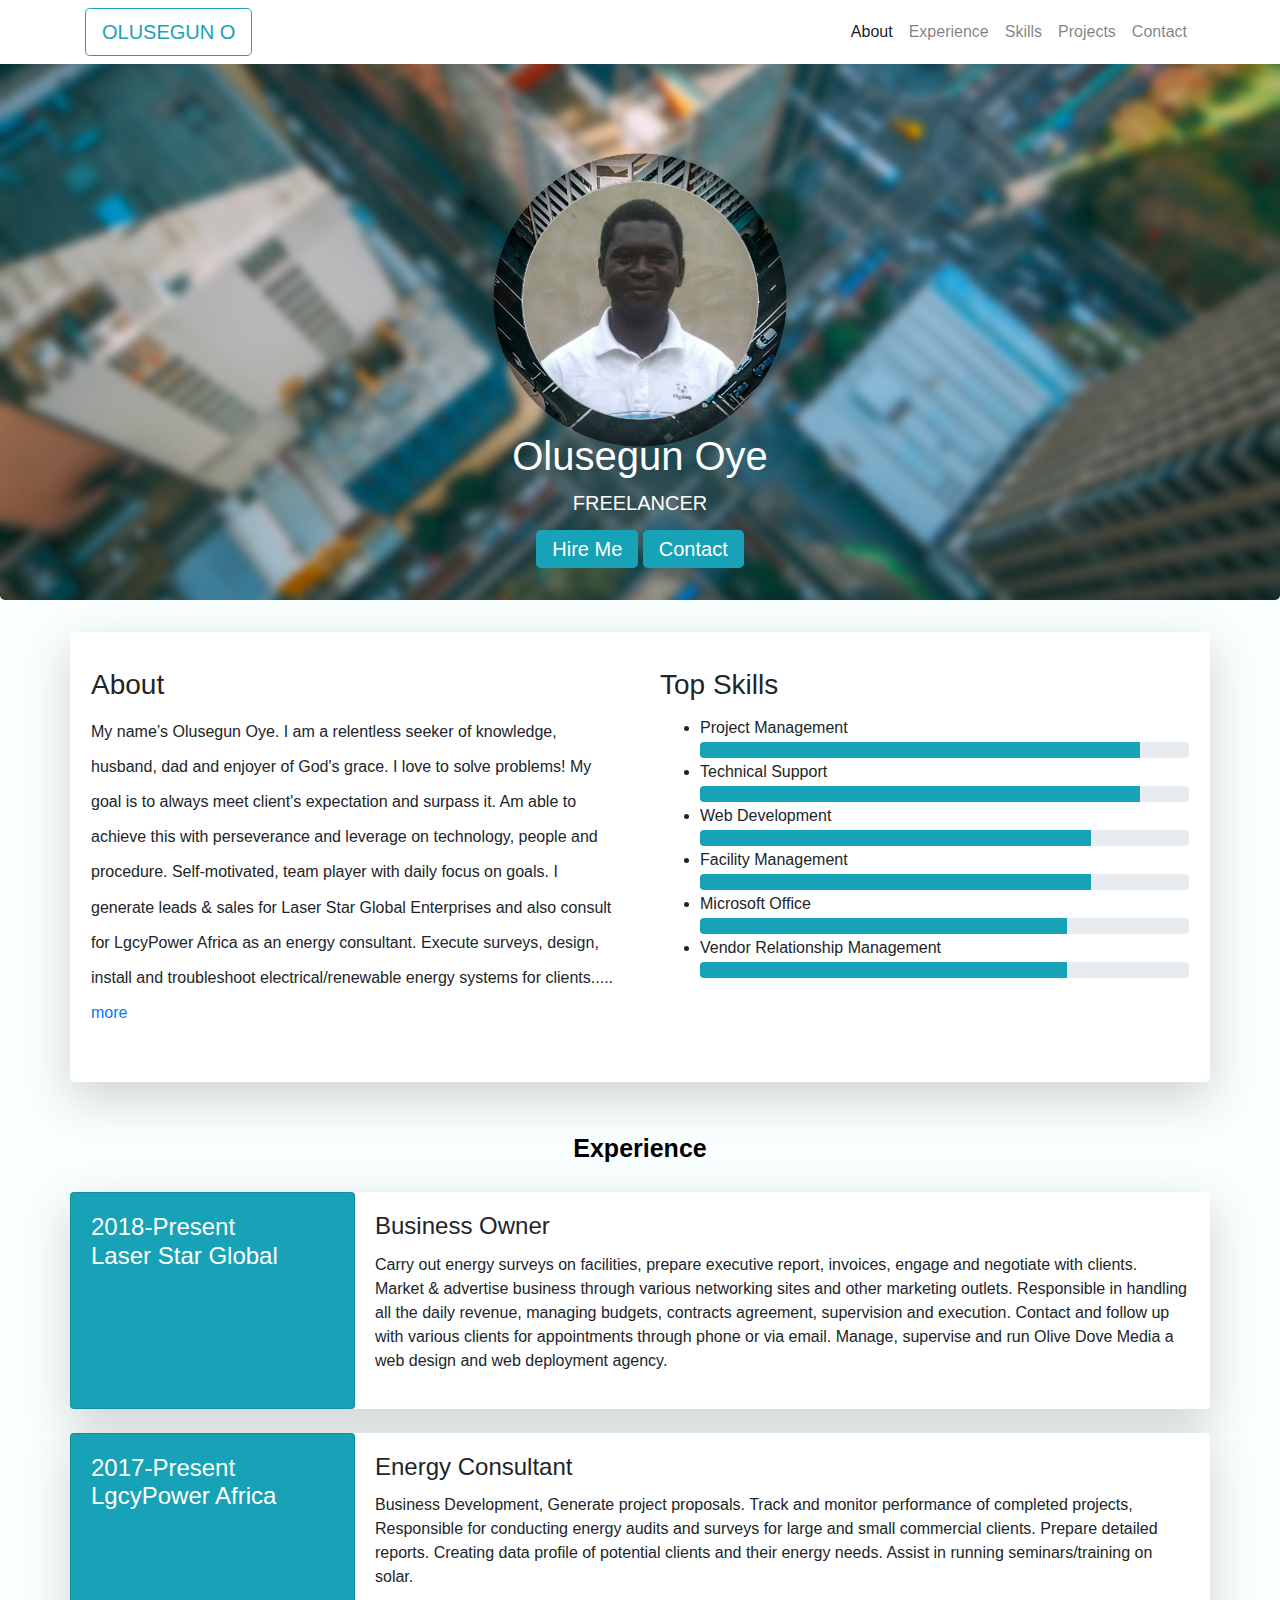
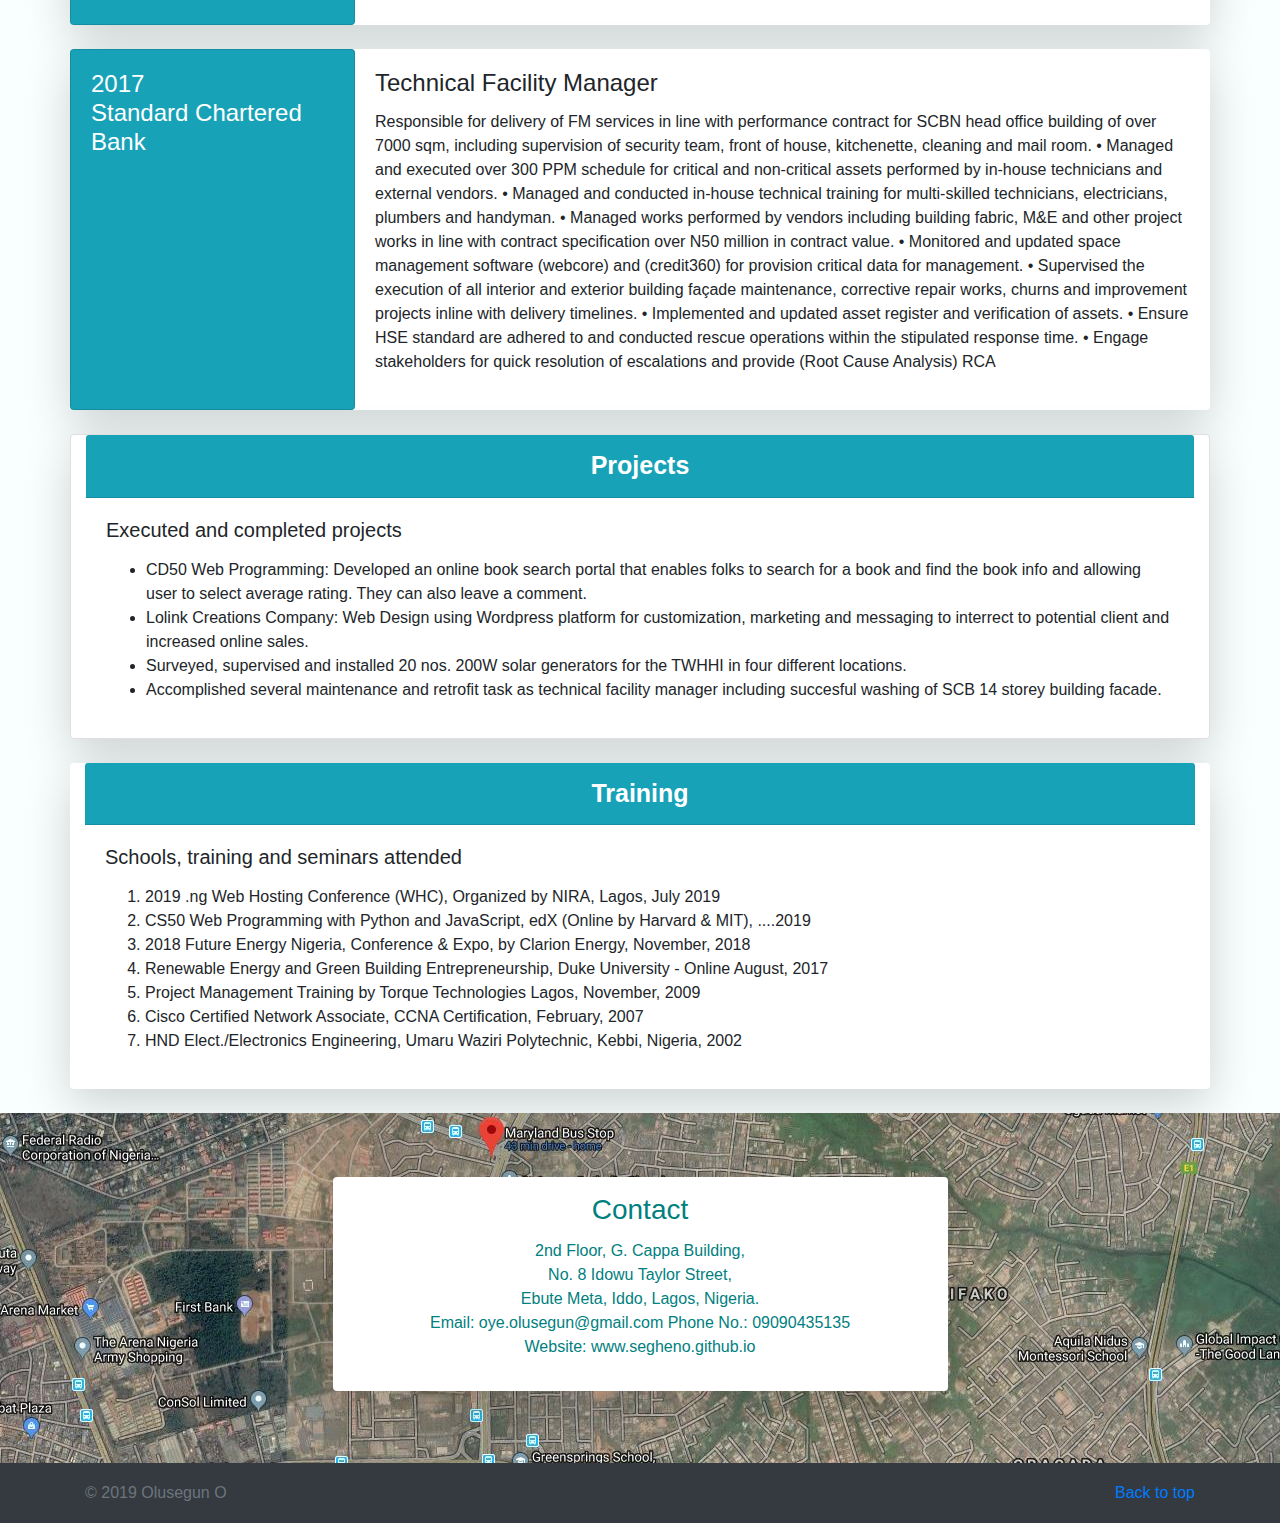
==== commit dc8f6084: "Update index.html" ====
--- a/index.html
+++ b/index.html
@@ -67,7 +67,7 @@
                           <h3 class="card-title">About</h3>
                           <p class="a" style="line-height: 2.2">My name’s Olusegun Oye. I am a relentless seeker of knowledge, husband, dad and enjoyer of God's grace. I love to solve problems! My goal is to always meet client's expectation and surpass it. Am able to achieve this with perseverance and leverage on technology, people and procedure.
 Self-motivated, team player with daily focus on goals. I generate leads & sales for Laser Star Global Enterprises and also consult for LgcyPower Africa as an energy consultant. 
-Execute surveys, design, install and troubleshoot electrical/renewable energy systems for clients. I facilitate execution and....  <a href="about.html">more</a></p>
+Execute surveys, design, install and troubleshoot electrical/renewable energy systems for clients.....  <a href="about.html">more</a></p>
                       
                     </div>
                     <div class="col-sm-6 card-body">
--- a/css/styles.css
+++ b/css/styles.css
@@ -29,6 +29,15 @@
     /* Margin bottom by footer height */
     margin-bottom: 60px;
   }
+
+.contact_down {
+  background-image: url('lagmap.JPG');
+  text-align: center;
+  color: teal;
+  padding: 40px;
+  height: 350px;
+}
+
   .footer {
     position: absolute;
     bottom: 0;
--- a/css/variables.css
+++ b/css/variables.css
@@ -19,14 +19,6 @@
   color: white;
 }
 
-.contact_down {
-  background-image: url(lagmap.jpg);
-  text-align: center;
-  color: teal;
-  padding: 40px;
-  height: 350px;
-}
-
 .exnesting h4 {
   color: teal;
 }
@@ -34,4 +26,4 @@
 .exnesting h5 {
   color: rgba(0, 128, 128, 0.945);
 }
-/*# sourceMappingURL=variables.css.map */+/*# sourceMappingURL=variables.css.map */
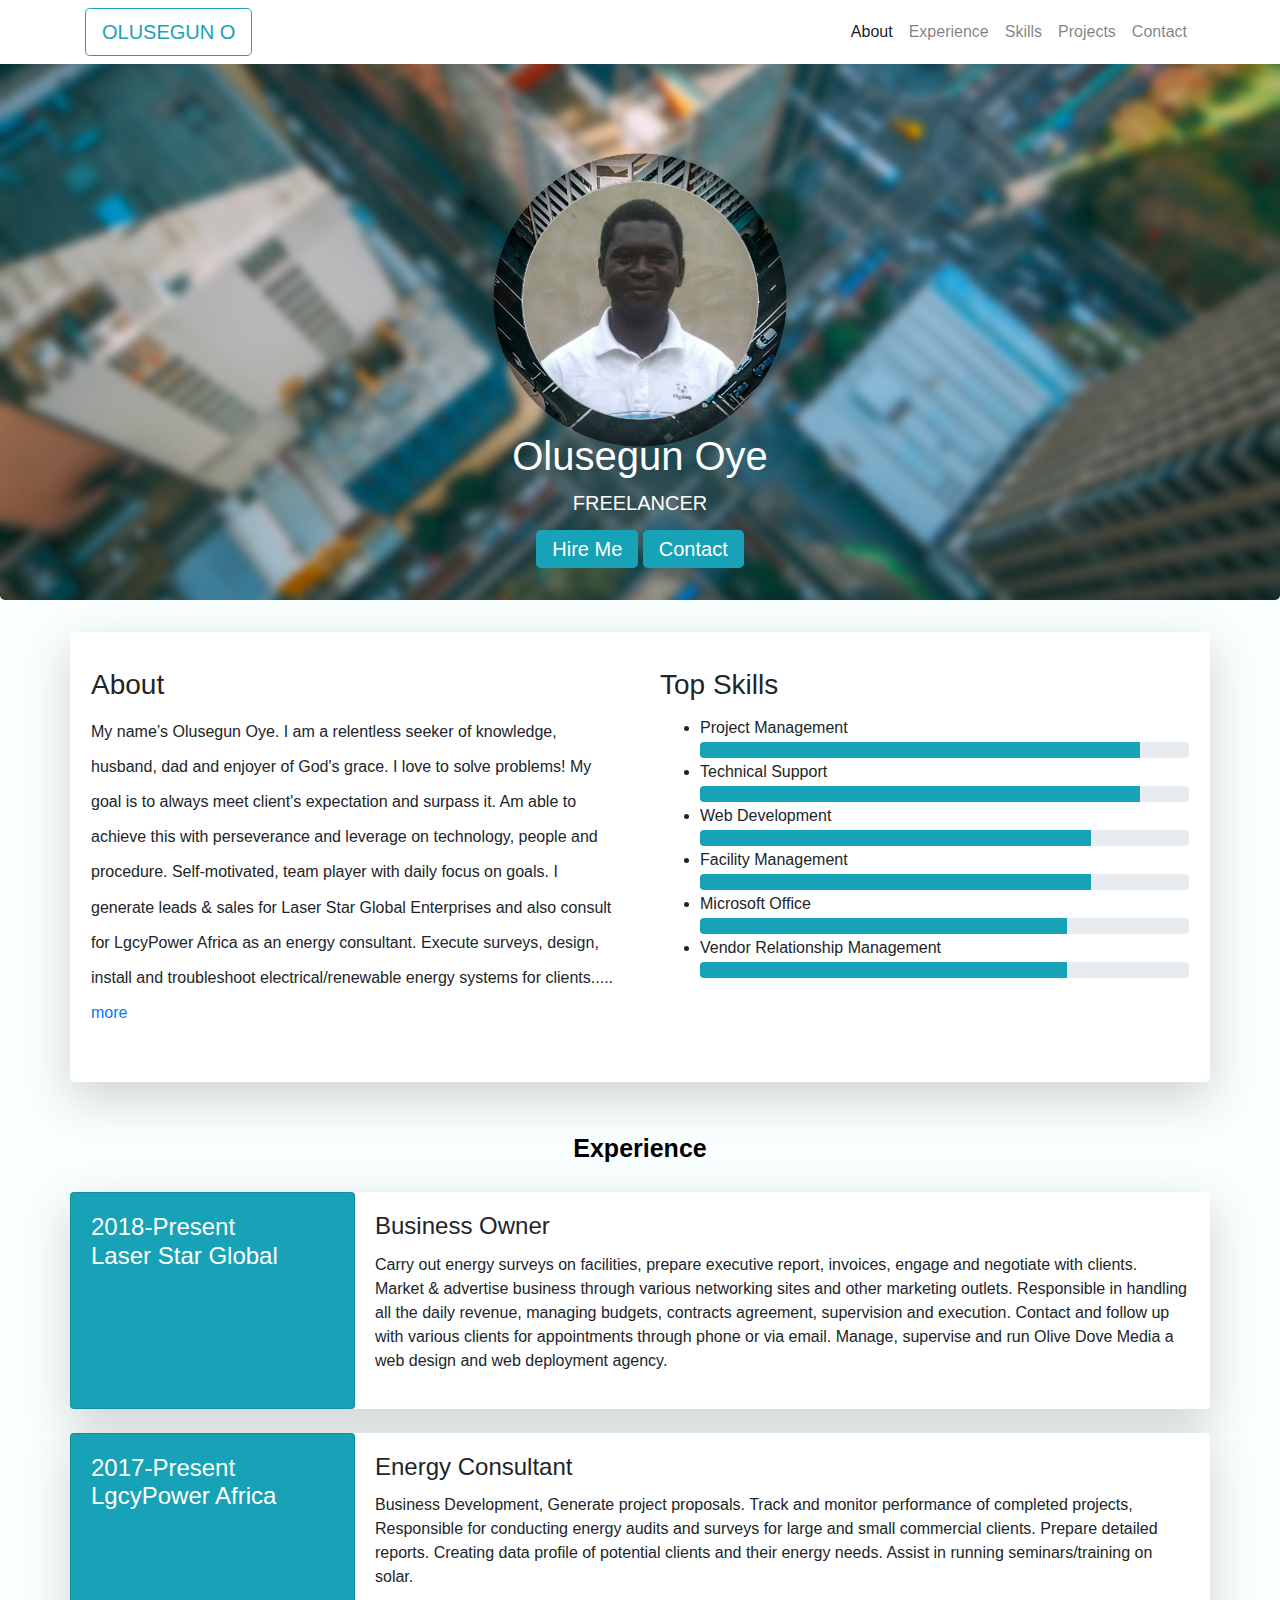
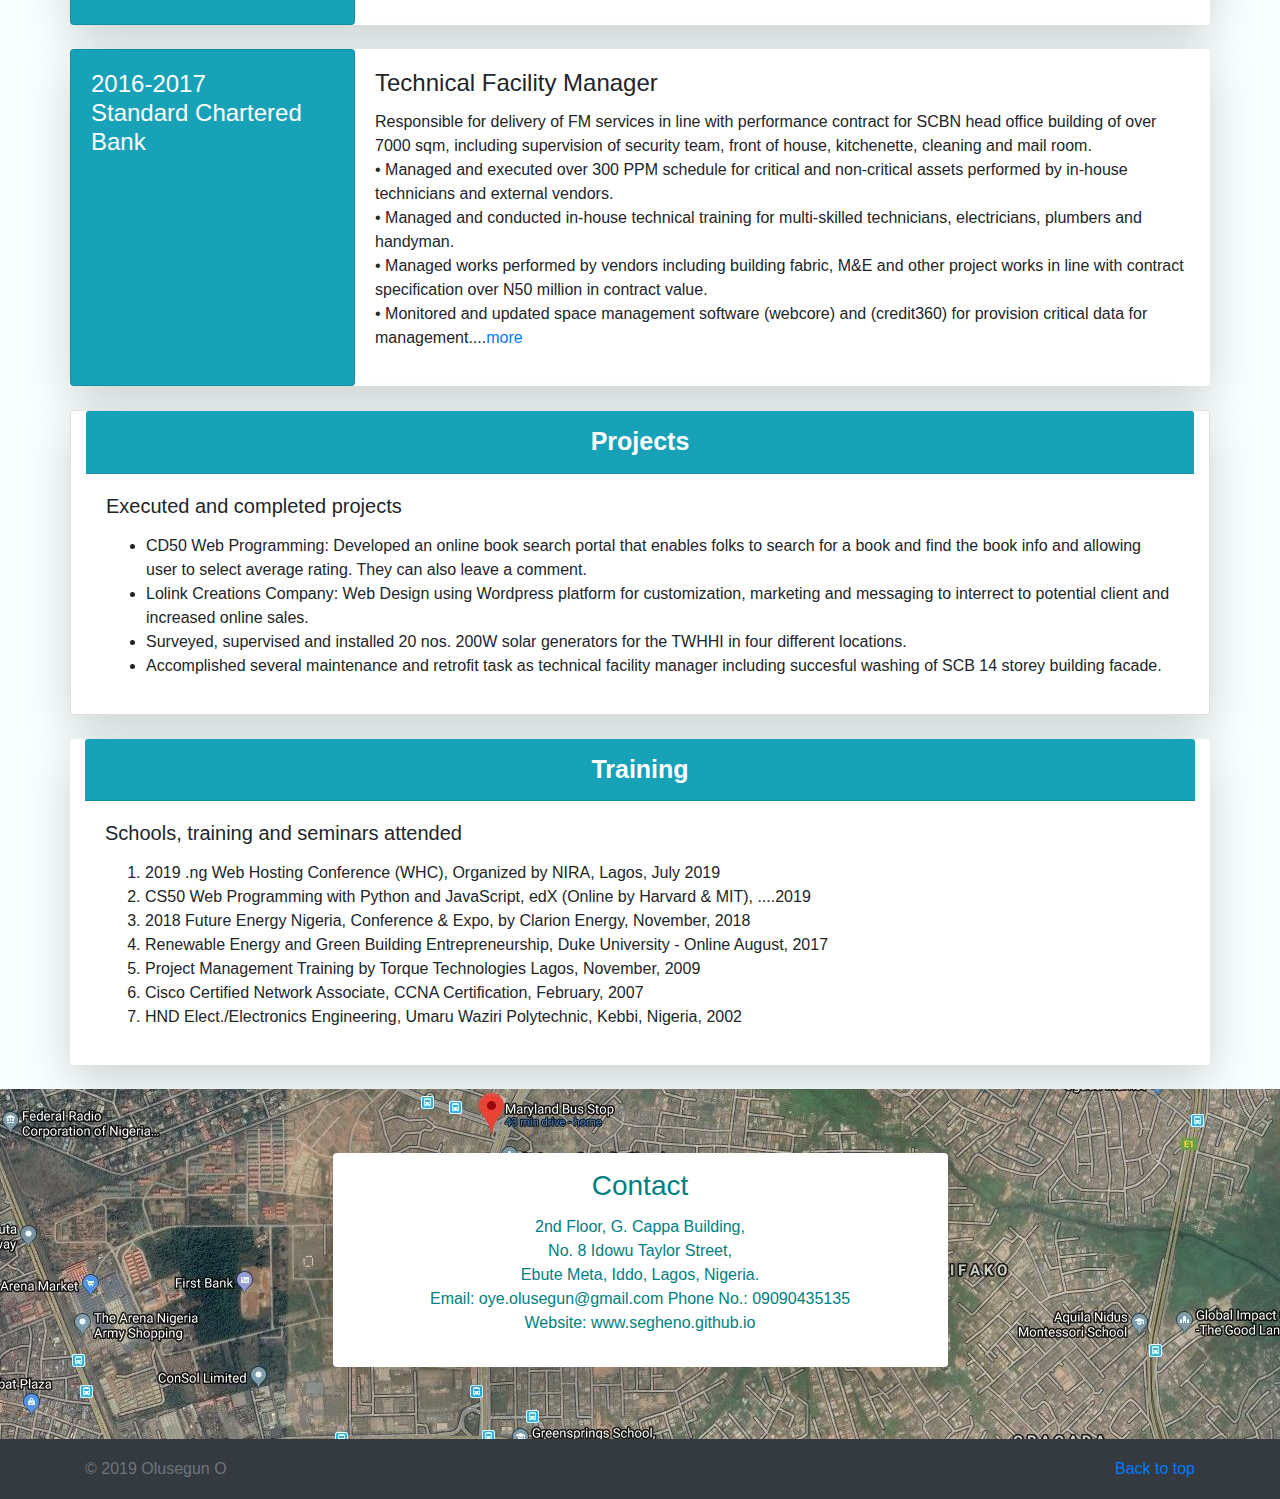
==== commit 368ec8f2: "Update index.html" ====
--- a/index.html
+++ b/index.html
@@ -1,7 +1,7 @@
 <!doctype html>
 <html lang="en">
   <head>
-    <title>Title</title>
+    <title>hire a professional freelancer today!</title>
     <!-- Required meta tags -->
     <meta charset="utf-8">
     <meta name="viewport" content="width=device-width, initial-scale=1, shrink-to-fit=no">
@@ -158,21 +158,17 @@
                    <div class="container my-4 shadow-lg shadow-sm bg-white rounded">
                       <div class="row">
                        <div class="col-md-3 card-body card text-white bg-info">
-                               <h4 class="card-title">2017<br>Standard Chartered Bank</h4>
+                               <h4 class="card-title">2016-2017<br>Standard Chartered Bank</h4>
                        </div>
              
                        <div class="col-md-9 card-body">
                          <div class="content pull-left">
                            <h4 class="card-title">Technical Facility Manager</h4> 
                            <p>Responsible for delivery of FM services in line with performance contract for SCBN head office building of over 7000 sqm, including supervision of security team, front of house, kitchenette, cleaning and mail room.
-•	Managed and executed over 300 PPM schedule for critical and non-critical assets performed by in-house technicians and external vendors.
-•	Managed and conducted in-house technical training for multi-skilled technicians, electricians, plumbers and handyman.
-•	Managed works performed by vendors including building fabric, M&E and other project works in line with contract specification over N50 million in contract value. 
-•	Monitored and updated space management software (webcore) and (credit360) for provision critical data for management.
-•	Supervised the execution of all interior and exterior building façade maintenance, corrective repair works, churns and improvement projects inline with delivery timelines.
-•	Implemented and updated asset register and verification of assets.
-•	Ensure HSE standard are adhered to and conducted rescue operations within the stipulated response time.
-•	Engage stakeholders for quick resolution of escalations and provide (Root Cause Analysis) RCA                          </p>
+<br>•	Managed and executed over 300 PPM schedule for critical and non-critical assets performed by in-house technicians and external vendors.
+<br>•	Managed and conducted in-house technical training for multi-skilled technicians, electricians, plumbers and handyman.
+<br>•	Managed works performed by vendors including building fabric, M&E and other project works in line with contract specification over N50 million in contract value. 
+<br>•	Monitored and updated space management software (webcore) and (credit360) for provision critical data for management....<a href="experience.html">more</a                </p>
                          </div>
                        </div>
                       </div>
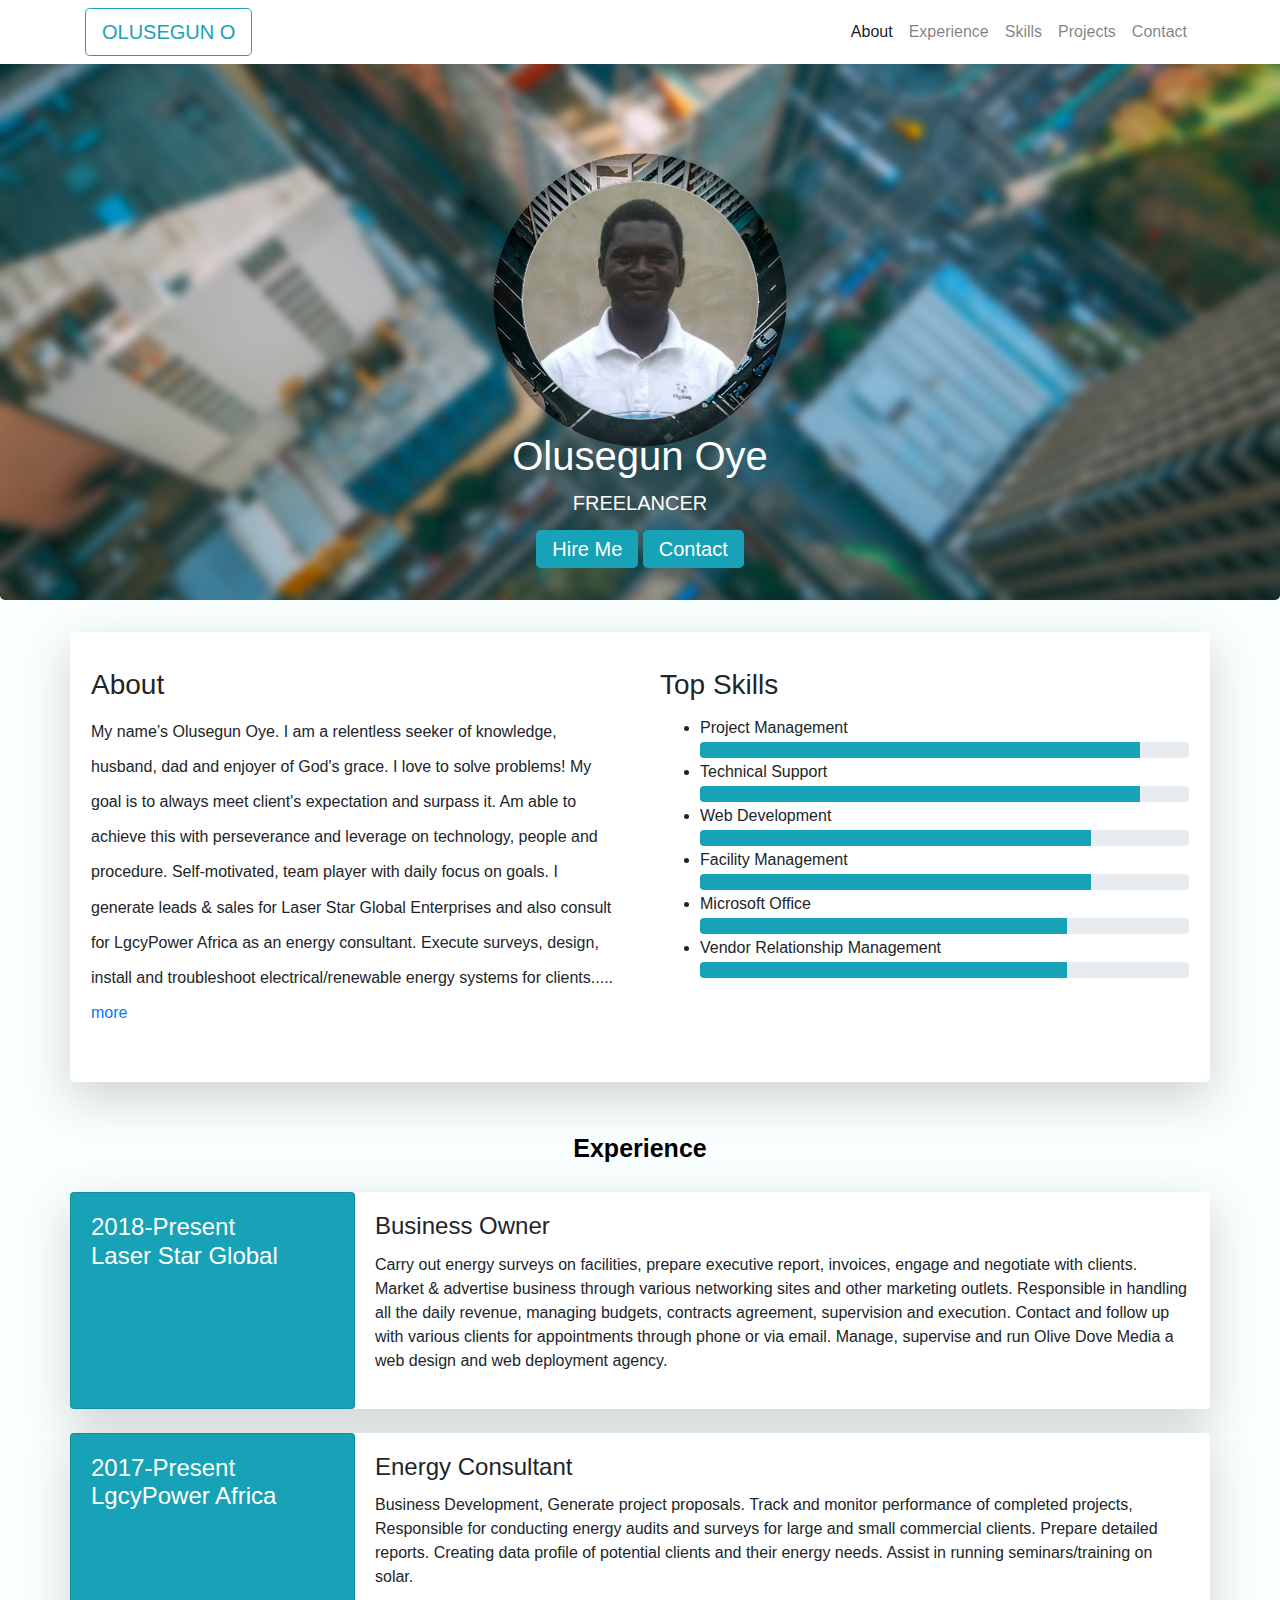
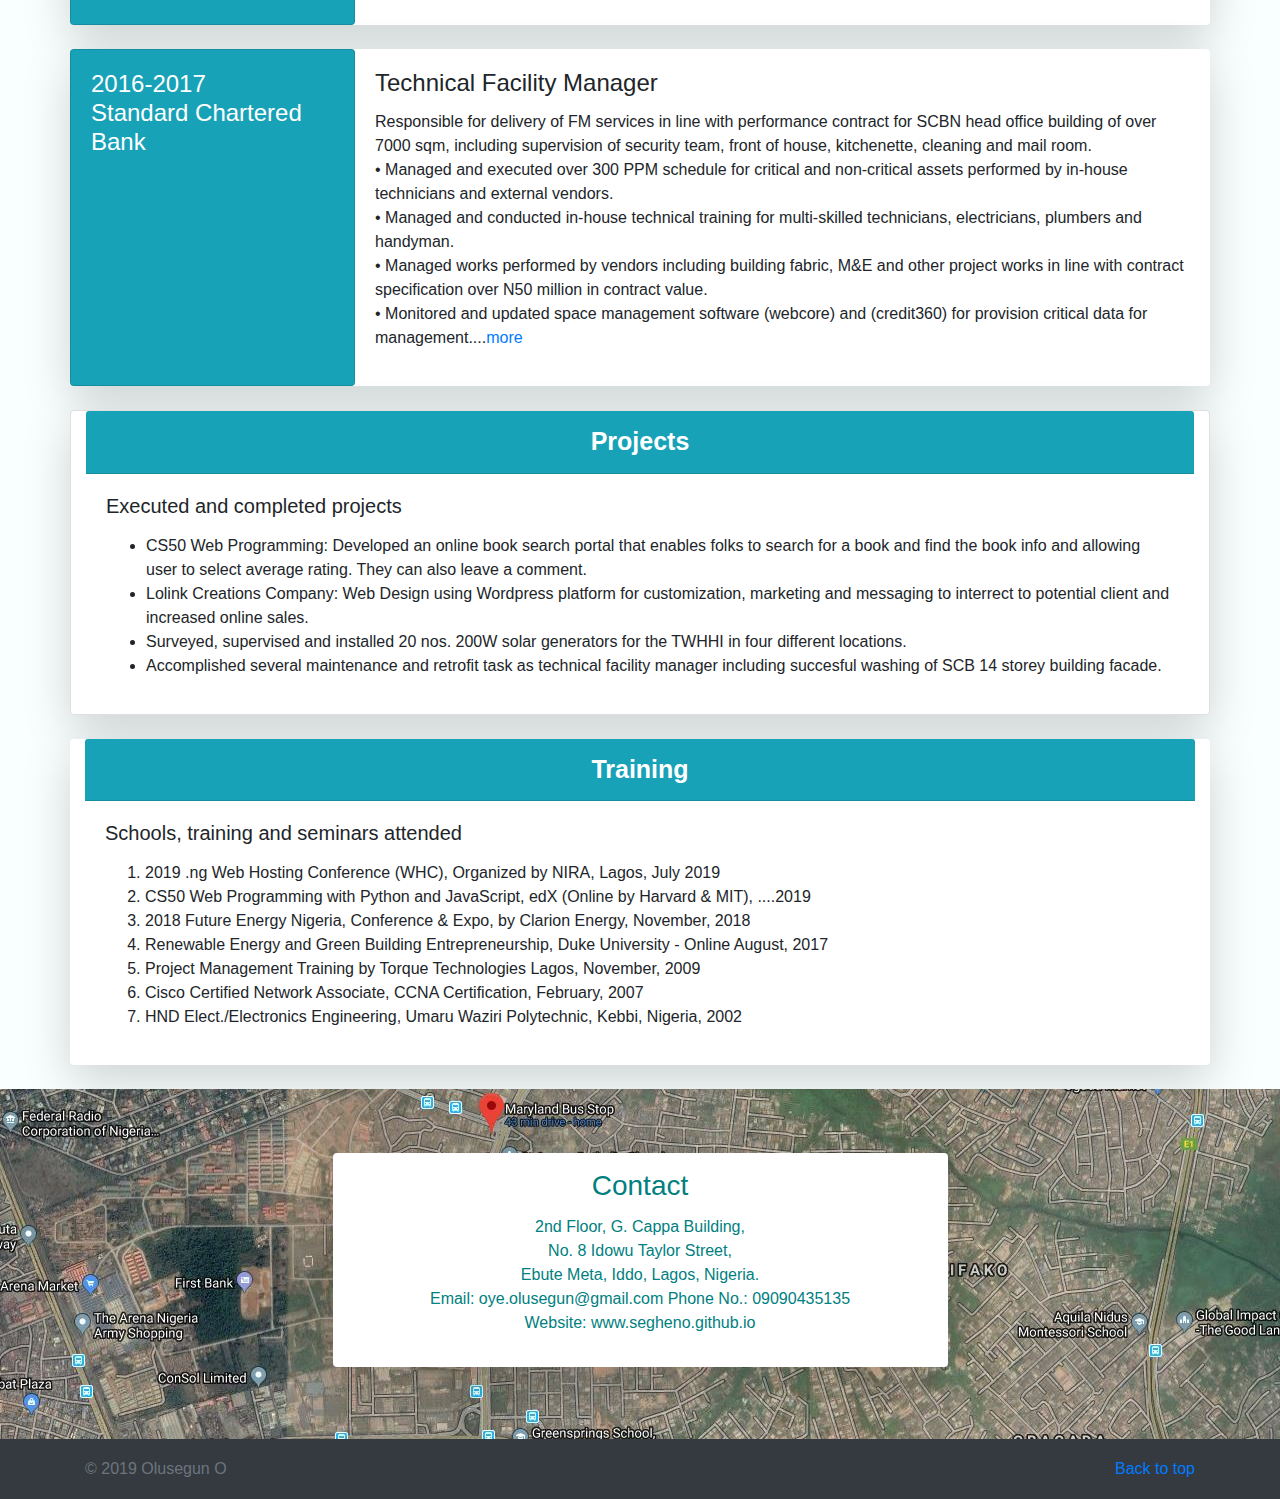
==== commit 1bdb2ea2: "Update index.html" ====
--- a/index.html
+++ b/index.html
@@ -184,7 +184,7 @@
                   <h5 class="card-title">Executed and completed projects</h5>
                   <p class="card-text">
                     <ul>
-                      <li>CD50 Web Programming: Developed an online book search portal that enables folks to search for a book and find the book info and allowing user to select average rating. They can also leave a comment.</li>  
+                      <li>CS50 Web Programming: Developed an online book search portal that enables folks to search for a book and find the book info and allowing user to select average rating. They can also leave a comment.</li>  
                       <li>Lolink Creations Company: Web Design using Wordpress platform for customization, marketing and messaging to interrect to potential client and increased online sales.</li>
                       <li>Surveyed, supervised and installed 20 nos. 200W solar generators for the TWHHI in four different locations.</li>
                       <li>Accomplished several maintenance and retrofit task as technical facility manager including succesful washing of SCB 14 storey building facade.</li>
